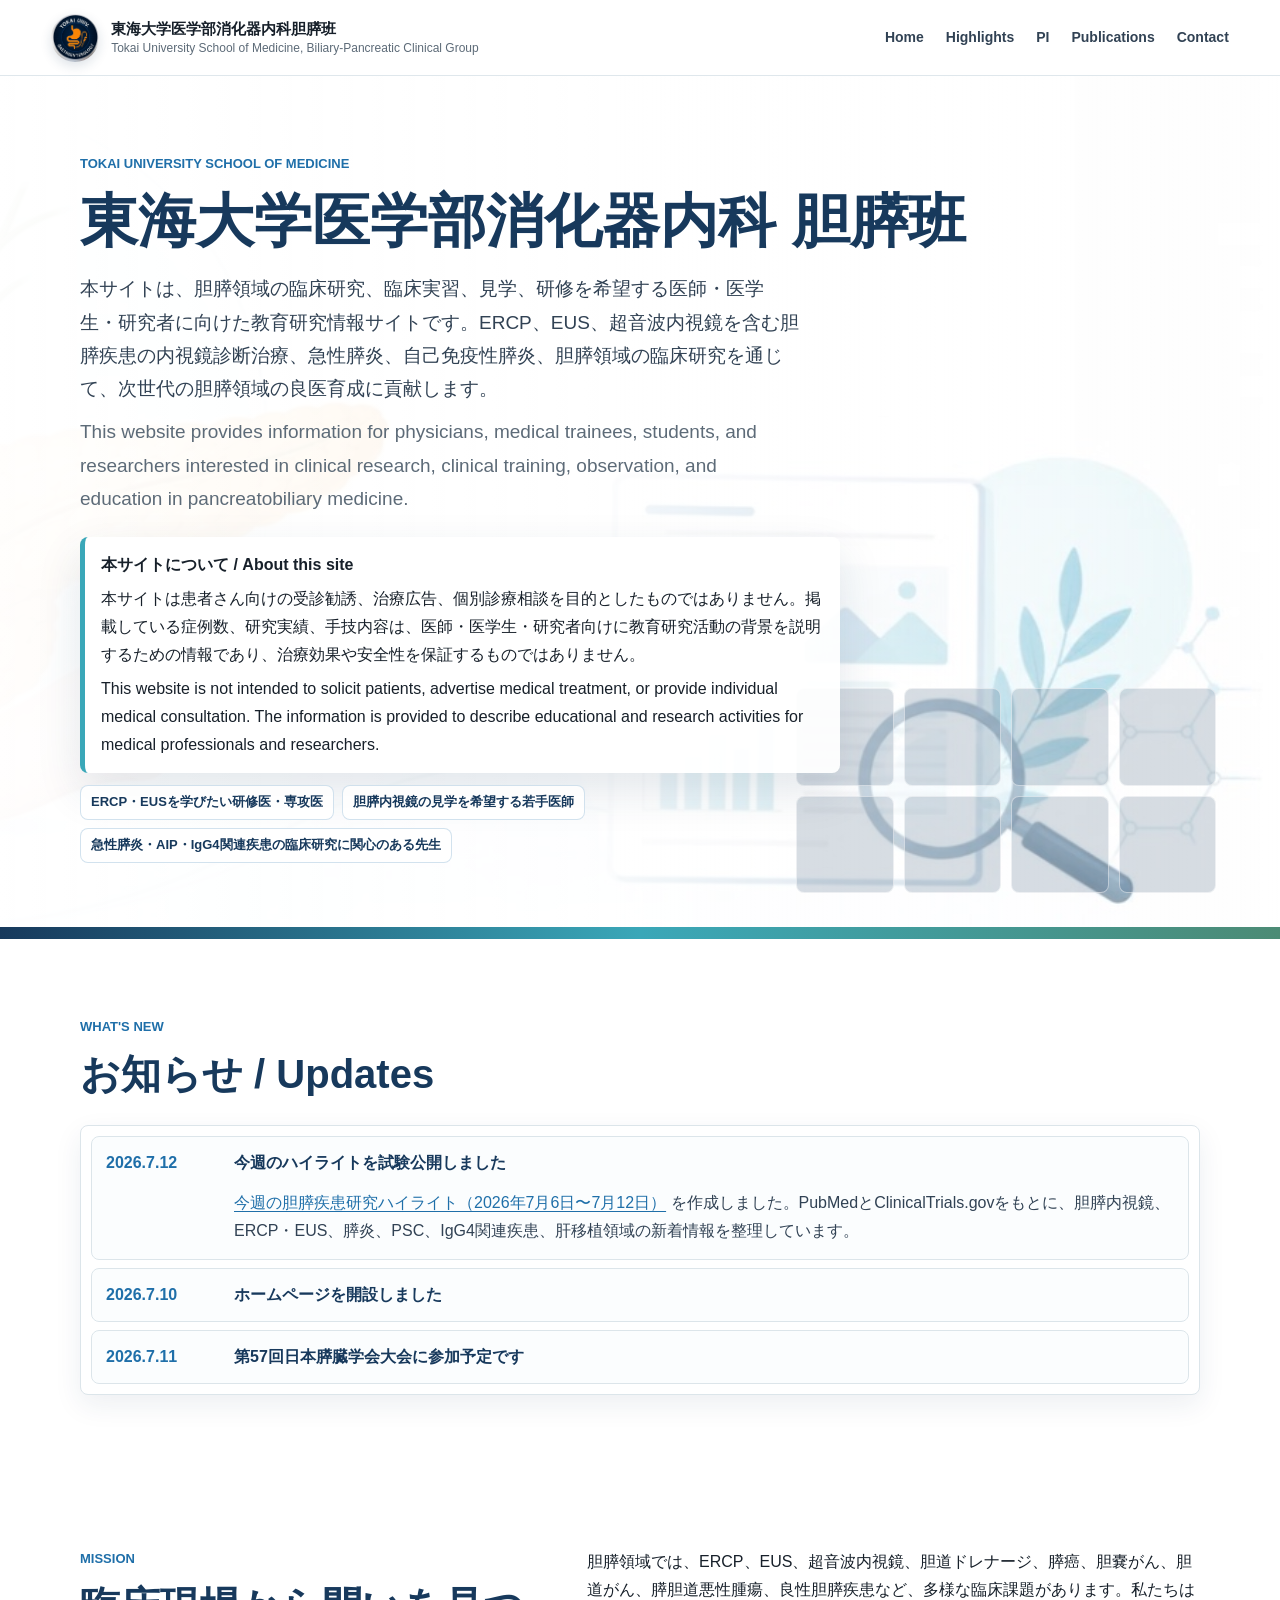
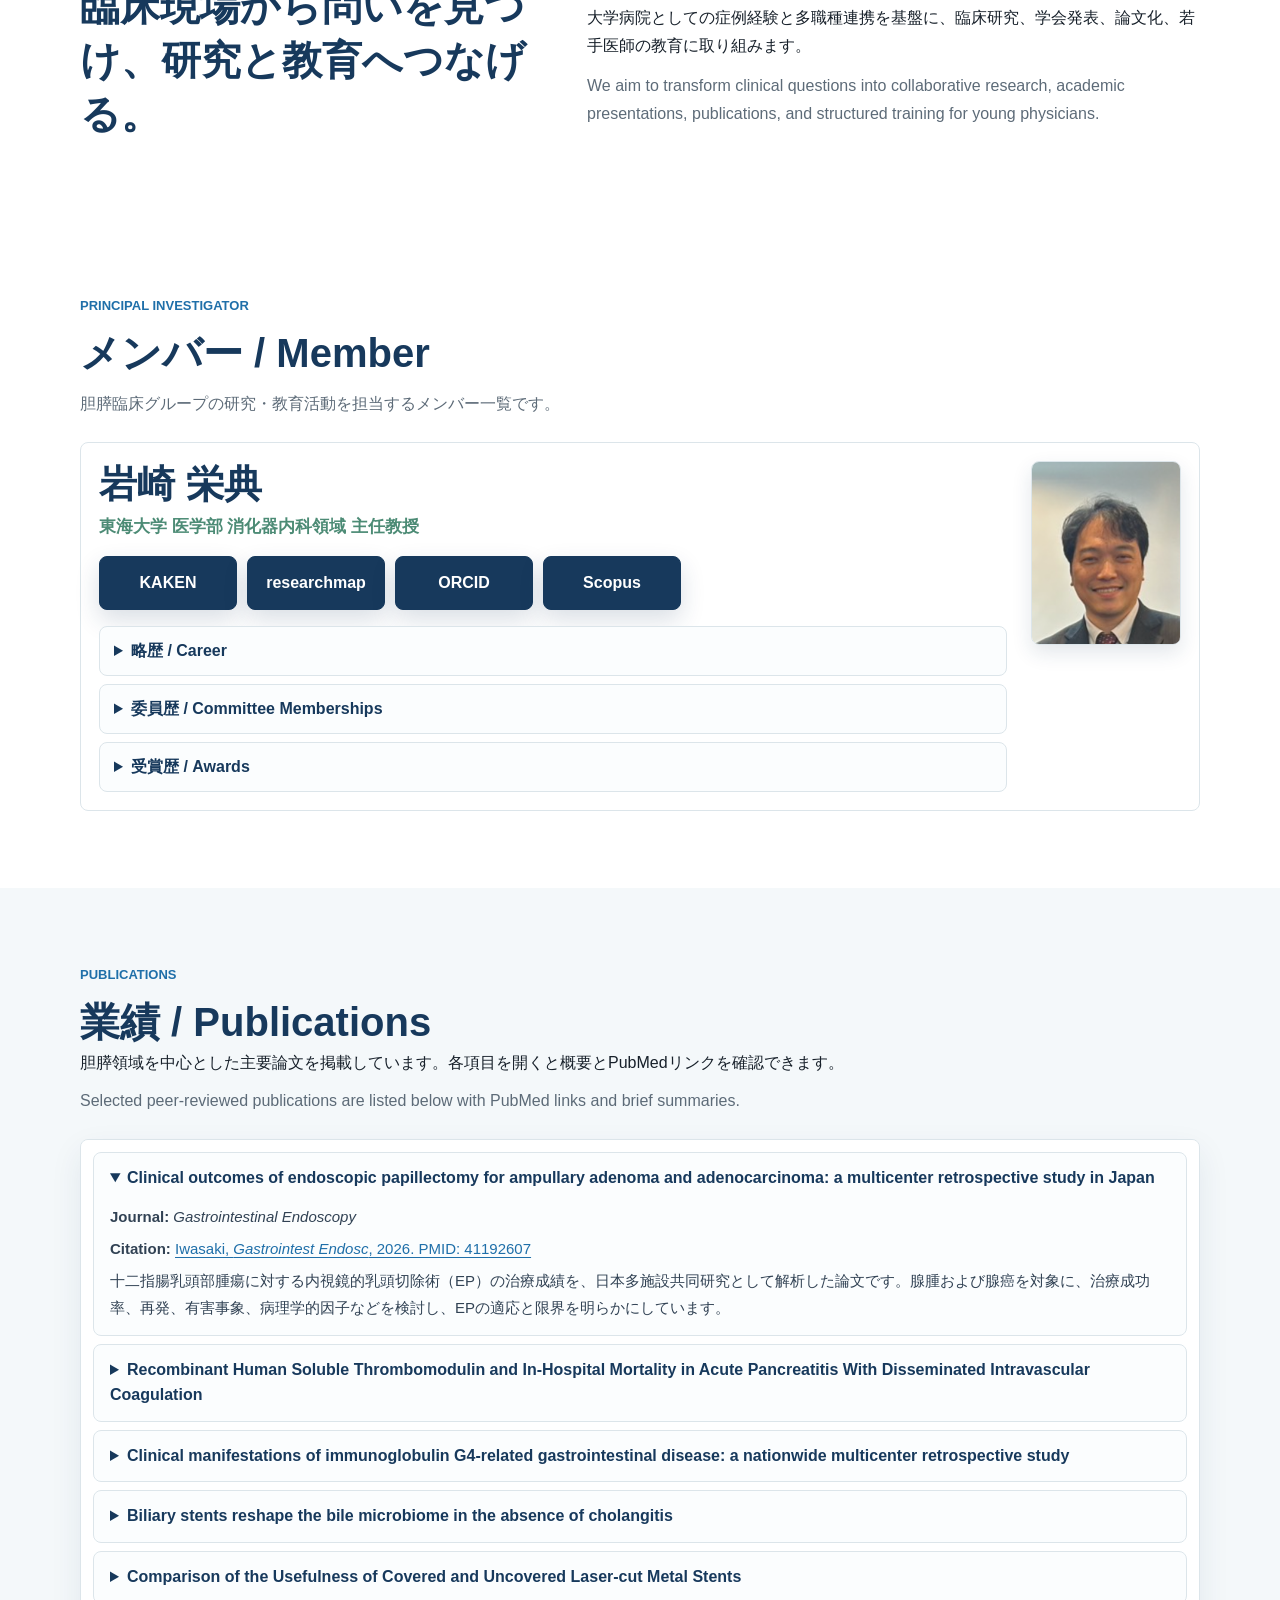
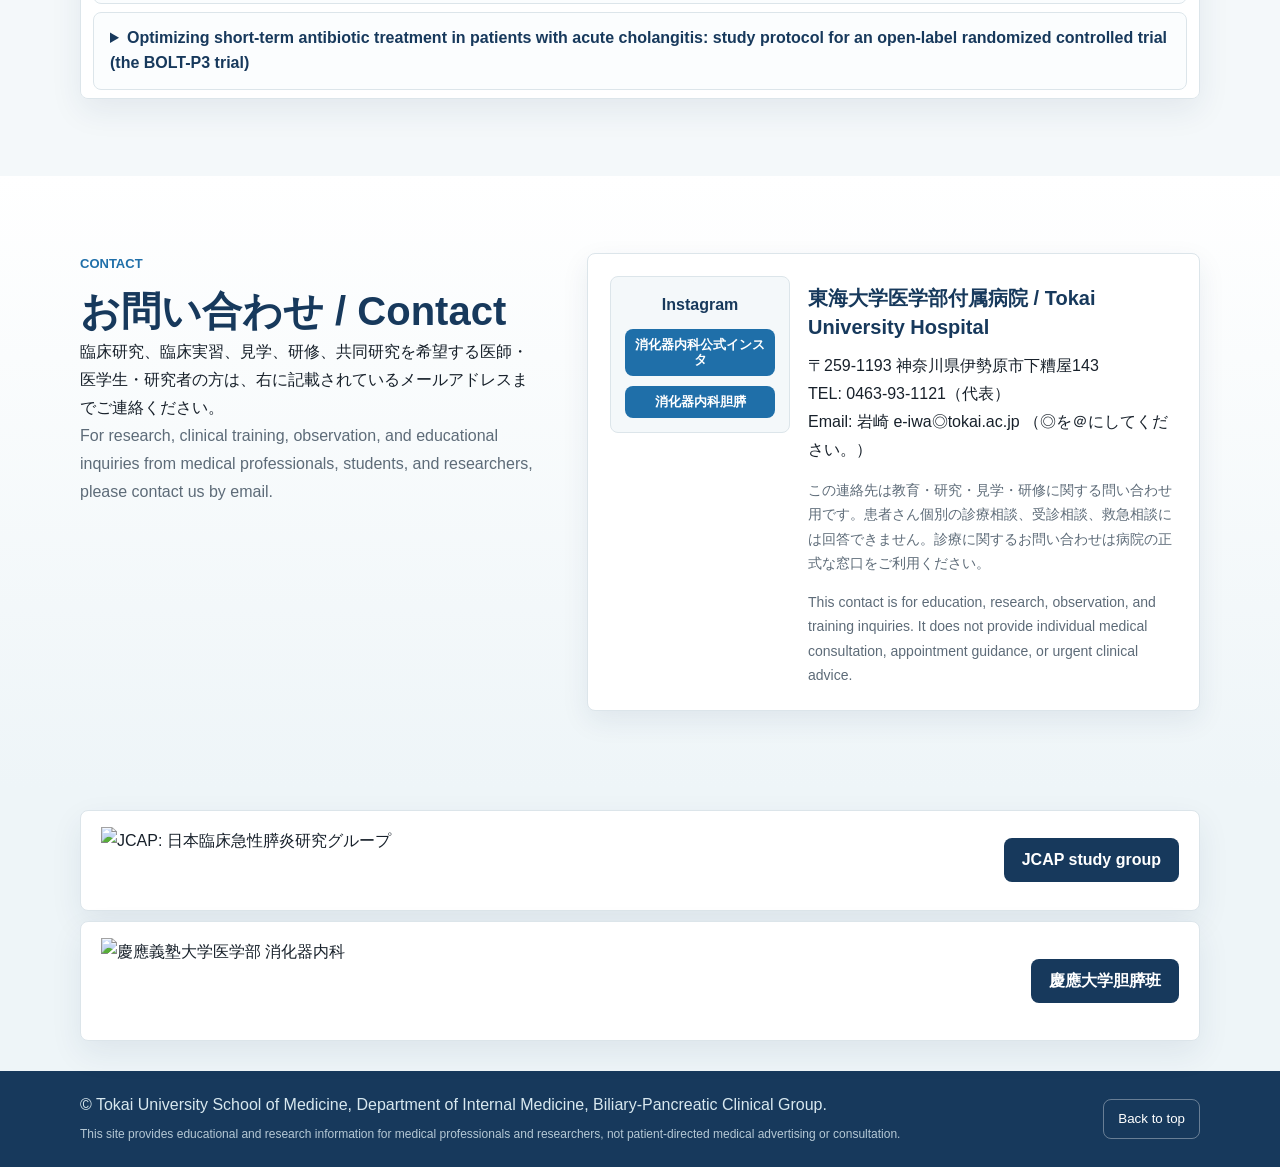
==== index.html @ d597a1cb "Remove research and education sections Remove the research and education sections from the website, " ====
<!DOCTYPE html>
<html lang="ja">
<head>
  <meta charset="UTF-8">
  <meta name="viewport" content="width=device-width, initial-scale=1.0">
  <title>東海大学医学部消化器内科 胆膵班 | ERCP・EUS研修・見学・臨床研究</title>
  <meta name="description" content="東海大学医学部消化器内科 胆膵班の医師・医学生・研究者向け教育研究情報サイトです。ERCP、EUS、胆膵内視鏡、急性膵炎、自己免疫性膵炎、EPの臨床研究、研修、見学情報を発信します。">
  <meta name="keywords" content="東海大学,東海大学医学部,消化器内科,胆膵班,胆膵臨床グループ,岩崎栄典,ERCP研修,EUS研修,胆膵内視鏡研修,胆膵内視鏡見学,消化器内科見学,専攻医,専修医,研修医,若手医師,臨床研究,臨床実習,超音波内視鏡,内視鏡,急性膵炎,自己免疫性膵炎,IgG4関連疾患,内視鏡的乳頭切除術,EP,pancreatobiliary endoscopy training">
  <meta name="google-site-verification" content="wa3991xbKt5rnr1ywGftIBkAxjA9mPxRlqvZHSmmHg8">
  <meta name="robots" content="index, follow">
  <link rel="canonical" href="https://iwaiwa2007-cmyk.github.io/TOKAIHBP-HP/">
  <link rel="icon" type="image/png" sizes="32x32" href="assets/favicon-32.png">
  <link rel="apple-touch-icon" sizes="180x180" href="assets/apple-touch-icon.png">
  <meta property="og:type" content="website">
  <meta property="og:url" content="https://iwaiwa2007-cmyk.github.io/TOKAIHBP-HP/">
  <meta property="og:site_name" content="東海大学医学部消化器内科 胆膵班">
  <meta property="og:title" content="東海大学医学部消化器内科 胆膵班 | ERCP・EUS研修・見学・臨床研究">
  <meta property="og:description" content="医師・医学生・研究者向けに、ERCP、EUS、胆膵内視鏡、急性膵炎、自己免疫性膵炎、EPの教育研究・研修・見学情報を発信します。">
  <meta property="og:image" content="https://iwaiwa2007-cmyk.github.io/TOKAIHBP-HP/assets/hero-pancreas.jpeg">
  <meta name="twitter:card" content="summary_large_image">
  <link rel="stylesheet" href="style.css?v=20260713-2">
  <script type="application/ld+json">
  {
    "@context": "https://schema.org",
    "@type": "ResearchOrganization",
    "url": "https://iwaiwa2007-cmyk.github.io/TOKAIHBP-HP/",
    "image": "https://iwaiwa2007-cmyk.github.io/TOKAIHBP-HP/assets/hero-pancreas.jpeg",
    "name": "東海大学医学部消化器内科 胆膵班",
    "alternateName": "Tokai University School of Medicine Biliary-Pancreatic Clinical Group",
    "description": "東海大学医学部消化器内科 胆膵班は、医師・医学生・研究者向けにERCP、EUS、胆膵内視鏡、急性膵炎、自己免疫性膵炎、IgG4関連疾患、内視鏡的乳頭切除術（EP）などの臨床研究、臨床実習、研修、見学に関する教育研究情報を発信する研究グループです。",
    "keywords": [
      "東海大学",
      "東海大学医学部",
      "胆膵班",
      "ERCP",
      "EUS",
      "超音波内視鏡",
      "内視鏡",
      "岩崎栄典",
      "ERCP研修",
      "EUS研修",
      "胆膵内視鏡研修",
      "胆膵内視鏡見学",
      "専攻医",
      "研修医",
      "若手医師",
      "臨床研究",
      "臨床実習",
      "急性膵炎",
      "自己免疫性膵炎",
      "IgG4関連疾患",
      "内視鏡的乳頭切除術",
      "EP",
      "pancreatobiliary endoscopy training"
    ],
    "audience": [
      {
        "@type": "Audience",
        "audienceType": "医師、研修医、専攻医、医学生、大学院生、医学研究者"
      }
    ],
    "knowsAbout": [
      "ERCP",
      "EUS",
      "胆膵内視鏡",
      "超音波内視鏡",
      "急性膵炎",
      "自己免疫性膵炎",
      "IgG4関連疾患",
      "内視鏡的乳頭切除術",
      "臨床研究",
      "医学教育"
    ],
    "parentOrganization": {
      "@type": "CollegeOrUniversity",
      "name": "東海大学"
    },
    "member": {
      "@type": "Person",
      "name": "岩崎 栄典",
      "alternateName": "Eisuke Iwasaki",
      "affiliation": {
        "@type": "CollegeOrUniversity",
        "name": "東海大学医学部"
      },
      "sameAs": [
        "https://nrid.nii.ac.jp/nrid/1000010366172/",
        "https://researchmap.jp/7000017949",
        "https://orcid.org/0000-0001-8010-5117",
        "https://www.scopus.com/authid/detail.uri?authorId=7004826426"
      ]
    }
  }
  </script>
</head>
<body>
  <header class="site-header">
    <a class="brand" href="#home" aria-label="Home">
      <img class="brand-logo" src="assets/tokai-gastro-logo.png" alt="Tokai University Gastroenterology">
      <span>
        <span class="brand-ja">東海大学医学部消化器内科胆膵班</span>
        <span class="brand-en">Tokai University School of Medicine, Biliary-Pancreatic Clinical Group</span>
      </span>
    </a>

    <button class="nav-toggle" type="button" aria-label="メニューを開く" aria-expanded="false">
      <span></span>
      <span></span>
      <span></span>
    </button>

    <nav class="site-nav" aria-label="Primary navigation">
      <a href="#home">Home</a>
      <a href="weekly-highlights/weekly-highlight-2026-07-12.html">Highlights</a>
      <a href="#members">PI</a>
      <a href="#publications">Publications</a>
      <a href="#contact">Contact</a>
    </nav>
  </header>

  <main>
    <section id="home" class="hero section">
      <div class="hero-visual" aria-hidden="true">
        <div class="visual-grid">
          <span></span><span></span><span></span><span></span>
          <span></span><span></span><span></span><span></span>
        </div>
      </div>
      <div class="container hero-content">
        <p class="eyebrow">Tokai University School of Medicine</p>
        <h1>
          <span>東海大学医学部消化器内科 胆膵班</span>
        </h1>
        <p class="lead">
          本サイトは、胆膵領域の臨床研究、臨床実習、見学、研修を希望する医師・医学生・研究者に向けた教育研究情報サイトです。ERCP、EUS、超音波内視鏡を含む胆膵疾患の内視鏡診断治療、急性膵炎、自己免疫性膵炎、胆膵領域の臨床研究を通じて、次世代の胆膵領域の良医育成に貢献します。
        </p>
        <p class="lead en">
          This website provides information for physicians, medical trainees, students, and researchers interested in clinical research, clinical training, observation, and education in pancreatobiliary medicine.
        </p>
        <div class="notice">
          <strong>本サイトについて / About this site</strong>
          <span>本サイトは患者さん向けの受診勧誘、治療広告、個別診療相談を目的としたものではありません。掲載している症例数、研究実績、手技内容は、医師・医学生・研究者向けに教育研究活動の背景を説明するための情報であり、治療効果や安全性を保証するものではありません。</span>
          <span>This website is not intended to solicit patients, advertise medical treatment, or provide individual medical consultation. The information is provided to describe educational and research activities for medical professionals and researchers.</span>
        </div>
        <div class="target-audience" aria-label="対象となる先生">
          <span>ERCP・EUSを学びたい研修医・専攻医</span>
          <span>胆膵内視鏡の見学を希望する若手医師</span>
          <span>急性膵炎・AIP・IgG4関連疾患の臨床研究に関心のある先生</span>
        </div>
      </div>
    </section>

    <section class="whats-new section">
      <div class="container">
        <div class="section-head">
          <p class="eyebrow">What&apos;s New</p>
          <h2>お知らせ / Updates</h2>
        </div>

        <div class="news-list" aria-label="お知らせ一覧">
          <details class="news-item" open>
            <summary>
              <time datetime="2026-07-12">2026.7.12</time>
              <span>今週のハイライトを試験公開しました</span>
            </summary>
            <div class="news-body">
              <p><a href="weekly-highlights/weekly-highlight-2026-07-12.html">今週の胆膵疾患研究ハイライト（2026年7月6日〜7月12日）</a> を作成しました。PubMedとClinicalTrials.govをもとに、胆膵内視鏡、ERCP・EUS、膵炎、PSC、IgG4関連疾患、肝移植領域の新着情報を整理しています。</p>
            </div>
          </details>
          <details class="news-item">
            <summary>
              <time datetime="2026-07-10">2026.7.10</time>
              <span>ホームページを開設しました</span>
            </summary>
            <div class="news-body">
              <p>東海大学での研修に興味がある先生向けにHPを開設しました。患者さんへの医療情報提供や病院の広告などは目的としておりませんのでご了承ください。</p>
              <p class="news-signature">消化器内科 岩崎栄典</p>
            </div>
          </details>
          <details class="news-item">
            <summary>
              <time datetime="2026-07-11">2026.7.11</time>
              <span>第57回日本膵臓学会大会に参加予定です</span>
            </summary>
            <div class="news-body">
              <p>7月24日・25日の日本膵臓学会大会に参加する予定です。岩崎はPD4「自己免疫性膵炎長期経過例の特徴と課題」の司会を担当します。Interventional EUS Grand Prixも大変興味深い企画で、楽しみにしています。東海大学の川西先生、杉本先生、根岸先生、慶應大学の早川先生の発表も期待しています。</p>
            </div>
          </details>
        </div>
      </div>
    </section>

    <section class="intro section">
      <div class="container split">
        <div>
          <p class="eyebrow">Mission</p>
          <h2>臨床現場から問いを見つけ、研究と教育へつなげる。</h2>
        </div>
        <div class="intro-text">
          <p>
            胆膵領域では、ERCP、EUS、超音波内視鏡、胆道ドレナージ、膵癌、胆嚢がん、胆道がん、膵胆道悪性腫瘍、良性胆膵疾患など、多様な臨床課題があります。私たちは大学病院としての症例経験と多職種連携を基盤に、臨床研究、学会発表、論文化、若手医師の教育に取り組みます。
          </p>
          <p class="en">
            We aim to transform clinical questions into collaborative research, academic presentations, publications, and structured training for young physicians.
          </p>
        </div>
      </div>
    </section>

    <section id="members" class="section">
      <div class="container">
        <div class="section-head">
          <p class="eyebrow">Principal Investigator</p>
          <h2>メンバー / Member</h2>
          <p>胆膵臨床グループの研究・教育活動を担当するメンバー一覧です。</p>
        </div>

        <div class="member-list">
          <article class="member member-profile">
            <div class="member-bio">
              <div class="profile-heading">
                <p class="profile-name">岩崎 栄典</p>
                <p class="profile-role">東海大学 医学部 消化器内科領域 主任教授</p>
              </div>

              <div class="profile-links" aria-label="Research profile links">
                <a href="https://nrid.nii.ac.jp/nrid/1000010366172/" target="_blank" rel="noopener">KAKEN</a>
                <a href="https://researchmap.jp/7000017949" target="_blank" rel="noopener">researchmap</a>
                <a href="https://orcid.org/0000-0001-8010-5117" target="_blank" rel="noopener">ORCID</a>
                <a href="https://www.scopus.com/authid/detail.uri?authorId=7004826426" target="_blank" rel="noopener">Scopus</a>
              </div>

              <div class="bio-sections">
                <details>
                  <summary>略歴 / Career</summary>
                  <ul class="bio-list">
                    <li><span>2025年4月 - 現在</span>東海大学, 医学部 消化器内科, 教授</li>
                    <li><span>2015年5月 -</span>慶應義塾大学医学部内科学教室, 消化器内科, 専任講師</li>
                    <li><span>2015年4月 -</span>慶應義塾大学医学部内科学教室, 消化器内科, 助教</li>
                    <li><span>2014年4月 -</span>慶應義塾大学医学部, 内視鏡センター, 助教</li>
                    <li><span>2009年4月 -</span>東京都済生会中央病院, 消化器内科, 医員</li>
                    <li><span>2005年6月 -</span>慶應義塾大学医学部内科学教室, 消化器内科, 専修医、助教</li>
                    <li><span>2001年5月 -</span>慶應義塾大学医学部内科学教室, 内科学教室, 研修医</li>
                  </ul>
                </details>

                <details>
                  <summary>委員歴 / Committee Memberships</summary>
                  <ul class="bio-list">
                    <li><span>2025年8月 - 現在</span>日本膵臓学会, 自己免疫膵性炎診療ガイドライン改訂委員</li>
                    <li><span>2025年6月 - 現在</span>日本消化器内視鏡学会, Progress of Digestive Endoscopy編集委員</li>
                    <li><span>2025年6月 - 現在</span>日本消化器病学会, 社会保険審議委員</li>
                    <li><span>2024年6月 - 現在</span>日本消化器病学会, キャリア支援委員会ワーキング委員</li>
                    <li><span>2021年5月 - 現在</span>厚生労働省難治疾患研究班, IgG4関連消化管病変に関する調査研究 Woriking Gruop</li>
                    <li><span>2020年10月 - 現在</span>日本消化器内視鏡学会, 第113回日本消化器内視鏡学会関東支部例会 プログラム委員</li>
                    <li><span>2020年8月 - 現在</span>日本肝胆膵外科学会, 日本肝胆膵外科学会 編集委員会 委員</li>
                    <li><span>2020年7月 - 現在</span>The Asian Pacific Society for Digestive Endoscopy., an official member in Education Committee, under EUS &amp; ERCP Workgroup</li>
                    <li><span>2019年4月 - 現在</span>日本消化器病学会, 日本消化器病学会総会 学会評議員</li>
                    <li><span>2018年5月 - 現在</span>日本消化器内視鏡学会, 学術評議員</li>
                    <li><span>2017年4月 - 現在</span>日本膵臓学会, 急性膵炎分科会</li>
                    <li><span>2015年1月 - 現在</span>日本消化器病学会, 関東支部会評議員</li>
                    <li><span>2014年6月 - 現在</span>日本消化器内視鏡学会, 関東支部評議員</li>
                    <li><span>2019年4月 - 2025年6月</span>日本消化器内視鏡学会, Digestive Endoscopy の編集委員</li>
                    <li><span>2022年2月 - 2025年</span>日本膵臓学会, 改訂ERCP後膵炎診療ガイドライン作成委員</li>
                    <li><span>2019年4月 - 2024年12月</span>日本消化器内視鏡学会, 内視鏡的乳頭切除術診療ガイドライン 作成委員</li>
                    <li><span>2017年4月 - 2024年12月</span>日本膵臓学会, 自己免疫性膵炎分科会</li>
                    <li><span>2017年4月 - 2024年12月</span>日本膵臓学会, 日本膵臓学会 自己免疫性膵炎分科会</li>
                    <li><span>2024年11月</span>日本胆道学会, 認定資格制度審議委員</li>
                    <li><span>2021年7月 - 2024年3月</span>日本消化器内視鏡学会, EUS-FNAガイドライン作成委員</li>
                  </ul>
                </details>

                <details>
                  <summary>受賞歴 / Awards</summary>
                  <ul class="bio-list">
                    <li><span>2026年4月</span>Top reviewer of videoGIE, ASGE</li>
                    <li><span>2025年12月</span>Travel award, HK Live Endoscopy 2025</li>
                    <li><span>2023年12月</span>Travel award, HK Live Endoscopy 2023</li>
                    <li><span>2023年7月</span>Journal of Hepato-Biliary-Pancreatic Sciences Best Reviewer Award 2022, 日本肝胆膵外科学会</li>
                    <li><span>2022年7月</span>Journal of Hepato-Biliary-Pancreatic Sciences Best Reviewer Award 2021, 日本肝胆膵外科学会</li>
                    <li><span>2019年12月</span>Asian Pancreatic Endoscopic Cup 優勝, APDW 2019</li>
                    <li><span>2019年12月</span>APDW2019 Travel grant from local organizing committee</li>
                    <li><span>2017年9月</span>Travel award, Asian EUS congress 2017</li>
                    <li><span>2016年11月</span>ENDO 2017 JGES Young Investigator Award, 日本消化器内視鏡学会</li>
                    <li><span>2008年11月</span>第1回J-FD研究会優秀賞, 胃排出障害モデルにおけるグレリン産生・分泌の亢進とグレリン受容体発現の低下</li>
                  </ul>
                </details>
              </div>
            </div>
            <img class="member-photo" src="assets/iwasaki-photo.png" alt="岩崎 栄典">
          </article>
        </div>
      </div>
    </section>

    <section id="publications" class="section tinted">
      <div class="container">
        <div class="section-head">
          <p class="eyebrow">Publications</p>
          <h2>業績 / Publications</h2>
          <p>胆膵領域を中心とした主要論文を掲載しています。各項目を開くと概要とPubMedリンクを確認できます。</p>
          <p class="en">Selected peer-reviewed publications are listed below with PubMed links and brief summaries.</p>
        </div>

        <div class="publication-list">

          <details open>
            <summary>Clinical outcomes of endoscopic papillectomy for ampullary adenoma and adenocarcinoma: a multicenter retrospective study in Japan</summary>
            <div class="publication-detail">
              <p><strong>Journal:</strong> <em>Gastrointestinal Endoscopy</em></p>
              <p><strong>Citation:</strong> <a href="https://pubmed.ncbi.nlm.nih.gov/41192607/" target="_blank" rel="noopener">Iwasaki, <em>Gastrointest Endosc</em>, 2026. PMID: 41192607</a></p>
              <p>十二指腸乳頭部腫瘍に対する内視鏡的乳頭切除術（EP）の治療成績を、日本多施設共同研究として解析した論文です。腺腫および腺癌を対象に、治療成功率、再発、有害事象、病理学的因子などを検討し、EPの適応と限界を明らかにしています。</p>
            </div>
          </details>

          <details>
            <summary>Recombinant Human Soluble Thrombomodulin and In-Hospital Mortality in Acute Pancreatitis With Disseminated Intravascular Coagulation</summary>
            <div class="publication-detail">
              <p><strong>Journal:</strong> <em>Critical Care Medicine</em></p>
              <p><strong>Citation:</strong> <a href="https://pubmed.ncbi.nlm.nih.gov/41489428/" target="_blank" rel="noopener">Okada, <em>Crit Care Med</em>, 2026. PMID: 41489428</a></p>
              <p>急性膵炎に播種性血管内凝固症候群（DIC）を合併した症例を対象に、遺伝子組換えヒト可溶性トロンボモジュリンの有用性を検討した日本全国データベース研究です。院内死亡率との関連を解析し、重症急性膵炎における凝固異常治療の臨床的意義を評価しています。</p>
            </div>
          </details>

          <details>
            <summary>Clinical manifestations of immunoglobulin G4-related gastrointestinal disease: a nationwide multicenter retrospective study</summary>
            <div class="publication-detail">
              <p><strong>Journal:</strong> <em>Journal of Gastroenterology</em></p>
              <p><strong>Citation:</strong> <a href="https://pubmed.ncbi.nlm.nih.gov/41148248/" target="_blank" rel="noopener">Masuda, <em>J Gastroenterol</em>, 2026. PMID: 41148248</a></p>
              <p>IgG4関連疾患のうち、消化管病変に焦点を当てた全国多施設後ろ向き研究です。IgG4関連消化管病変の臨床像、内視鏡所見、病理学的特徴を整理し、まれな病態の診断理解に貢献しています。</p>
            </div>
          </details>

          <details>
            <summary>Biliary stents reshape the bile microbiome in the absence of cholangitis</summary>
            <div class="publication-detail">
              <p><strong>Journal:</strong> <em>Endoscopy International Open</em></p>
              <p><strong>Citation:</strong> <a href="https://pubmed.ncbi.nlm.nih.gov/41246144/" target="_blank" rel="noopener">Kayashima, <em>Endosc Int Open</em>, 2025. PMID: 41246144</a></p>
              <p>胆管炎を伴わない症例において、胆管ステント留置が胆汁内マイクロバイオームに与える影響を検討した研究です。胆道ドレナージ後の胆汁環境変化を示し、胆道感染やステント管理を考える上で重要な知見を提供しています。</p>
            </div>
          </details>


          <details>
            <summary>Comparison of the Usefulness of Covered and Uncovered Laser-cut Metal Stents</summary>
            <div class="publication-detail">
              <p><strong>Journal:</strong> <em>DEN Open</em></p>
              <p><strong>Citation:</strong> <a href="https://pubmed.ncbi.nlm.nih.gov/41040905/" target="_blank" rel="noopener">Fujisawa, <em>DEN Open</em>, 2025. PMID: 41040905</a></p>
              <p>レーザーカット型金属ステントについて、covered stentとuncovered stentの有用性を比較した研究です。胆道狭窄に対するステント選択に関して、開存性や偶発症などの観点から臨床的判断に役立つ情報を提示しています。</p>
            </div>
          </details>

          <details>
            <summary>Optimizing short-term antibiotic treatment in patients with acute cholangitis: study protocol for an open-label randomized controlled trial (the BOLT-P3 trial)</summary>
            <div class="publication-detail">
              <p><strong>Journal:</strong> <em>Trials</em></p>
              <p><strong>Citation:</strong> <a href="https://pubmed.ncbi.nlm.nih.gov/40890775/" target="_blank" rel="noopener">Masuda, <em>Trials</em>, 2025. PMID: 40890775</a></p>
              <p>急性胆管炎に対する胆道ドレナージ後の抗菌薬投与期間を短縮できるかを検証する、多施設共同非盲検ランダム化第III相試験のプロトコール論文です。短期投与群と標準投与群を比較し、胆管炎治療における抗菌薬適正使用と治療安全性の両立を目指しています。</p>
            </div>
          </details>

          <details>
            <summary>Kaizen: Perpetual improvement in biliary ablation - From technical validation to clinical translation</summary>
            <div class="publication-detail">
              <p><strong>Journal:</strong> <em>Digestive Endoscopy</em></p>
              <p><strong>Citation:</strong> <a href="https://pubmed.ncbi.nlm.nih.gov/40421606/" target="_blank" rel="noopener">Iwasaki, <em>Dig Endosc</em>, 2025. PMID: 40421606</a></p>
              <p>胆道アブレーション治療の発展について、技術的検証から臨床応用への橋渡しを論じたEditorialです。胆道内視鏡治療における新規デバイスや治療概念の実装に向けた課題を整理しています。</p>
            </div>
          </details>

          <details>
            <summary>Clinical Practice Guidelines for post-ERCP pancreatitis 2023</summary>
            <div class="publication-detail">
              <p><strong>Journal:</strong> <em>Digestive Endoscopy</em></p>
              <p><strong>Citation:</strong> <a href="https://pubmed.ncbi.nlm.nih.gov/40132896/" target="_blank" rel="noopener">Mukai, <em>Dig Endosc</em>, 2025. PMID: 40132896</a></p>
              <p>ERCP後膵炎（PEP）の診療ガイドラインです。PEPのリスク評価、予防、診断、治療について、エビデンスに基づく臨床実践上の指針を提示しています。</p>
            </div>
          </details>

          <details>
            <summary>Reconsidering invasive diagnostics in asymptomatic atypical autoimmune pancreatitis: a case-inspired discussion</summary>
            <div class="publication-detail">
              <p><strong>Journal:</strong> <em>Clinical Journal of Gastroenterology</em></p>
              <p><strong>Citation:</strong> <a href="https://pubmed.ncbi.nlm.nih.gov/40113647/" target="_blank" rel="noopener">Sato, <em>Clin J Gastroenterol</em>, 2025. PMID: 40113647</a></p>
              <p>無症候性の非典型的自己免疫性膵炎に対して、侵襲的診断をどのように位置づけるべきかを論じた論文です。膵癌との鑑別を含め、診断確定の必要性と手技侵襲のバランスについて考察しています。</p>
            </div>
          </details>

          <details>
            <summary>Bodyweight-Adjusted Nonsteroidal Anti-inflammatory Drugs Dose in the Prevention of Post-endoscopic Retrograde Cholangiopancreatography Pancreatitis</summary>
            <div class="publication-detail">
              <p><strong>Journal:</strong> <em>Pancreas</em></p>
              <p><strong>Citation:</strong> <a href="https://pubmed.ncbi.nlm.nih.gov/39999311/" target="_blank" rel="noopener">Kayashima, <em>Pancreas</em>, 2025. PMID: 39999311</a></p>
              <p>ERCP後膵炎予防に用いられるNSAIDsについて、体重調整用量の意義を検討した研究です。PEP予防における薬剤投与量の最適化という実臨床上の課題に焦点を当てています。</p>
            </div>
          </details>

          <details>
            <summary>Evaluation of a novel contrast-enhanced fluoroscopy protocol for endoscopic retrograde cholangiopancreatography in a phantom model (with video)</summary>
            <div class="publication-detail">
              <p><strong>Journal:</strong> <em>DEN Open</em></p>
              <p><strong>Citation:</strong> <a href="https://pubmed.ncbi.nlm.nih.gov/39995474/" target="_blank" rel="noopener">Hayakawa, <em>DEN Open</em>, 2025. PMID: 39995474</a></p>
              <p>ERCPにおける新しい造影透視プロトコールを、ファントムモデルを用いて評価した研究です。透視画像の視認性や造影条件を検討し、より安全で効率的なERCP手技への応用可能性を示しています。</p>
            </div>
          </details>

          <details>
            <summary>Capnographic monitoring using a novel mainstream system during endoscopic ultrasound and endoscopic retrograde cholangiopancreatography: A prospective randomized controlled trial</summary>
            <div class="publication-detail">
              <p><strong>Journal:</strong> <em>Journal of Hepato-Biliary-Pancreatic Sciences</em></p>
              <p><strong>Citation:</strong> <a href="https://pubmed.ncbi.nlm.nih.gov/39835495/" target="_blank" rel="noopener">Takimoto, <em>J Hepatobiliary Pancreat Sci</em>, 2025. PMID: 39835495</a></p>
              <p>EUSおよびERCP中の鎮静管理において、新規メインストリーム方式カプノグラフィの有用性を前向きランダム化比較試験で検討した研究です。呼吸抑制の早期検出や内視鏡鎮静の安全性向上に関する臨床的意義を示しています。</p>
            </div>
          </details>

          <details>
            <summary>Usefulness of detective flow imaging endoscopic ultrasound for pancreatic neuroendocrine tumors difficult to detect with other imaging modalities</summary>
            <div class="publication-detail">
              <p><strong>Journal:</strong> <em>Digestive Endoscopy</em></p>
              <p><strong>Citation:</strong> <a href="https://pubmed.ncbi.nlm.nih.gov/39658859/" target="_blank" rel="noopener">Hayakawa, <em>Dig Endosc</em>, 2025. PMID: 39658859</a></p>
              <p>他の画像診断で検出困難であった膵神経内分泌腫瘍に対して、detective flow imagingを併用したEUSの有用性を報告した論文です。小病変や血流評価が重要となる膵腫瘍診断において、新しいEUS画像技術の可能性を示しています。</p>
            </div>
          </details>

          <details>
            <summary>Clinical profile of IgG4-related disease in Japan based on the rare disease data registry</summary>
            <div class="publication-detail">
              <p><strong>Journal:</strong> <em>Immunological Medicine</em></p>
              <p><strong>Citation:</strong> <a href="https://pubmed.ncbi.nlm.nih.gov/39607031/" target="_blank" rel="noopener">Yamamoto, <em>Immunol Med</em>, 2025. PMID: 39607031</a></p>
              <p>日本の希少疾患レジストリを用いて、IgG4-RDの臨床像を解析した研究です。臓器病変、診断、治療実態などを全国規模で把握し、日本におけるIgG4-RD診療の実態を示しています。</p>
            </div>
          </details>

          <details>
            <summary>Feasibility of endoscopic submucosal dissection including papilla (with video)</summary>
            <div class="publication-detail">
              <p><strong>Journal:</strong> <em>Digestive Endoscopy</em></p>
              <p><strong>Citation:</strong> <a href="https://pubmed.ncbi.nlm.nih.gov/39489706/" target="_blank" rel="noopener">Yahagi, <em>Dig Endosc</em>, 2025. PMID: 39489706</a></p>
              <p>乳頭部を含む十二指腸病変に対する内視鏡的粘膜下層剥離術（ESD）の実施可能性を検討した研究です。技術的難度が高い領域におけるESDの安全性、治療手技、適応を考える上で重要な報告です。</p>
            </div>
          </details>

          <details>
            <summary>Ectopic Adrenocorticotropic Hormone Syndrome due to Pancreatic Neuroendocrine Carcinoma</summary>
            <div class="publication-detail">
              <p><strong>Journal:</strong> <em>Internal Medicine</em></p>
              <p><strong>Citation:</strong> <a href="https://pubmed.ncbi.nlm.nih.gov/38811222/" target="_blank" rel="noopener">Kawanishi, <em>Intern Med</em>, 2025. PMID: 38811222</a></p>
              <p>膵神経内分泌癌（PNEC）による異所性副腎皮質刺激ホルモン（ACTH）症候群を報告した症例です。内分泌異常を契機に膵神経内分泌腫瘍が疑われる病態を示しており、全身症状と膵腫瘍診断を結びつける重要性を示しています。</p>
            </div>
          </details>

          <details>
            <summary>Adrenal Gland Metastasis of Merkel Cell Carcinoma Diagnosed by Endoscopic Ultrasonography-guided Fine Needle Biopsy</summary>
            <div class="publication-detail">
              <p><strong>Journal:</strong> <em>Tokai Journal of Experimental and Clinical Medicine</em></p>
              <p><strong>Citation:</strong> <a href="https://pubmed.ncbi.nlm.nih.gov/39572884/" target="_blank" rel="noopener">Morimachi, <em>Tokai J Exp Clin Med</em>, 2024. PMID: 39572884</a></p>
              <p>メルケル細胞癌の副腎転移を、超音波内視鏡下穿刺吸引生検（EUS-FNB）により診断した症例報告です。副腎病変の鑑別診断において、EUS-FNBが低侵襲かつ有用な組織診断手段となり得ることを示しています。</p>
            </div>
          </details>

          <details>
            <summary>A Case of Pancreatic Serous Cystadenoma Penetrating Bile Duct Requiring Differentiation from Malignancy</summary>
            <div class="publication-detail">
              <p><strong>Journal:</strong> <em>Tokai Journal of Experimental and Clinical Medicine</em></p>
              <p><strong>Citation:</strong> <a href="https://pubmed.ncbi.nlm.nih.gov/39572883/" target="_blank" rel="noopener">Shirataki, <em>Tokai J Exp Clin Med</em>, 2024. PMID: 39572883</a></p>
              <p>胆管穿破を伴い、悪性腫瘍との鑑別を要した膵漿液性嚢胞腺腫の症例報告です。閉塞性黄疸を呈する膵嚢胞性病変では、良性疾患であっても悪性腫瘍に類似した臨床像を示し得ることを示しています。</p>
            </div>
          </details>

          <details>
            <summary>Wnt-deficient and hypoxic environment orchestrates squamous reprogramming of human pancreatic ductal adenocarcinoma</summary>
            <div class="publication-detail">
              <p><strong>Journal:</strong> <em>Nature Cell Biology</em></p>
              <p><strong>Citation:</strong> <a href="https://pubmed.ncbi.nlm.nih.gov/39232216/" target="_blank" rel="noopener">Tamagawa, <em>Nat Cell Biol</em>, 2024. PMID: 39232216</a></p>
              <p>ヒト膵管癌において、Wntシグナル低下と低酸素環境が扁平上皮様リプログラミングを誘導する機序を解析した基礎研究です。膵癌の腫瘍内多様性や悪性形質転換を理解する上で重要な知見を提供しています。</p>
            </div>
          </details>

          <details>
            <summary>Diagnosis of isolated hilar-/extrahepatic-type IgG-4-related sclerosing cholangitis can be increased by improved recognition of this condition-A Japanese multicenter analysis</summary>
            <div class="publication-detail">
              <p><strong>Journal:</strong> <em>Journal of Hepato-Biliary-Pancreatic Sciences</em></p>
              <p><strong>Citation:</strong> <a href="https://pubmed.ncbi.nlm.nih.gov/39123289/" target="_blank" rel="noopener">Kubota, <em>J Hepatobiliary Pancreat Sci</em>, 2024. PMID: 39123289</a></p>
              <p>孤立性肝門部・肝外胆管型IgG4関連硬化性胆管炎の診断向上を目的とした日本多施設解析です。胆管癌との鑑別が問題となる病型について、疾患認識の向上が診断率改善につながることを示しています。</p>
            </div>
          </details>

          <details>
            <summary>Normal saline versus Ringer's solution and critical-illness mortality in acute pancreatitis: a nationwide inpatient database study</summary>
            <div class="publication-detail">
              <p><strong>Journal:</strong> <em>Journal of Intensive Care</em></p>
              <p><strong>Citation:</strong> <a href="https://pubmed.ncbi.nlm.nih.gov/39004762/" target="_blank" rel="noopener">Horibe, <em>J Intensive Care</em>, 2024. PMID: 39004762</a></p>
              <p>急性膵炎に対する初期輸液として、生理食塩水とリンゲル液を比較した日本全国入院データベース研究です。重症病態における死亡率との関連を評価し、急性膵炎の輸液戦略に関する実臨床データを提示しています。</p>
            </div>
          </details>

          <details>
            <summary>Early detection of necrosis in low-enhanced pancreatic parenchyma using contrast-enhanced computed tomography was a better predictor of clinical outcomes than pancreatic inflammation: A multicentric cohort study of severe acute pancreatitis</summary>
            <div class="publication-detail">
              <p><strong>Journal:</strong> <em>Pancreatology</em></p>
              <p><strong>Citation:</strong> <a href="https://pubmed.ncbi.nlm.nih.gov/38991872/" target="_blank" rel="noopener">Yamamoto, <em>Pancreatology</em>, 2024. PMID: 38991872</a></p>
              <p>重症急性膵炎において、造影CTで低造影域にみられる早期膵壊死が臨床転帰を予測するかを検討した多施設コホート研究です。膵周囲炎症よりも膵実質壊死の早期検出が予後予測に有用である可能性を示しています。</p>
            </div>
          </details>

          <details>
            <summary>BRCA1/2 reversion mutations in a pan-cancer cohort</summary>
            <div class="publication-detail">
              <p><strong>Journal:</strong> <em>Cancer Science</em></p>
              <p><strong>Citation:</strong> <a href="https://pubmed.ncbi.nlm.nih.gov/38041241/" target="_blank" rel="noopener">Nakamura, <em>Cancer Sci</em>, 2024. PMID: 38041241</a></p>
              <p>日本人を含む汎癌種コホートにおいて、BRCA1/2病的バリアントを有する腫瘍に生じるreversion mutationを解析した研究です。プラチナ製剤やPARP阻害薬への耐性機序を理解する上で、癌種横断的な臨床ゲノム情報の重要性を示しています。</p>
            </div>
          </details>
        </div>
      </div>
    </section>

    <section id="contact" class="section contact-section">
      <div class="container split">
        <div>
          <p class="eyebrow">Contact</p>
          <h2>お問い合わせ / Contact</h2>
          <p>臨床研究、臨床実習、見学、研修、共同研究を希望する医師・医学生・研究者の方は、右に記載されているメールアドレスまでご連絡ください。</p>
          <p class="en">For research, clinical training, observation, and educational inquiries from medical professionals, students, and researchers, please contact us by email.</p>
        </div>
        <div class="contact-card">
          <div class="instagram-links" aria-label="Instagram links">
            <strong>Instagram</strong>
            <a href="https://www.instagram.com/tokai_gastro/?hl=ja" target="_blank" rel="noopener">消化器内科公式インスタ</a>
            <a href="https://www.instagram.com/tokai_pancreatobiliary_team/" target="_blank" rel="noopener">消化器内科胆膵</a>
          </div>
          <div class="contact-info">
            <h3>東海大学医学部付属病院 / Tokai University Hospital</h3>
            <p>〒259-1193 神奈川県伊勢原市下糟屋143</p>
            <p>TEL: 0463-93-1121（代表）</p>
            <p>Email: 岩崎 <a href="mailto:e-iwa@tokai.ac.jp">e-iwa◎tokai.ac.jp （◎を＠にしてください。）</a></p>
            <p class="small">この連絡先は教育・研究・見学・研修に関する問い合わせ用です。患者さん個別の診療相談、受診相談、救急相談には回答できません。診療に関するお問い合わせは病院の正式な窓口をご利用ください。</p>
            <p class="small en">This contact is for education, research, observation, and training inquiries. It does not provide individual medical consultation, appointment guidance, or urgent clinical advice.</p>
          </div>
        </div>
      </div>
    </section>

    <section class="partner-section" aria-label="Related study group">
      <div class="container">
        <div class="partner-links">
          <a class="partner-link" href="http://jcap.sakura.ne.jp/" target="_blank" rel="noopener">
            <img src="assets/jcap-study-group.png" width="520" height="67" alt="JCAP: 日本臨床急性膵炎研究グループ">
            <span>JCAP study group</span>
          </a>
          <a class="partner-link" href="https://www.keio-med.jp/gastro/patient/surgery04.html" target="_blank" rel="noopener">
            <img src="assets/keio-gastroenterology.png" width="520" height="86" alt="慶應義塾大学医学部 消化器内科">
            <span>慶應大学胆膵班</span>
          </a>
        </div>
      </div>
    </section>
  </main>

  <footer class="site-footer">
    <div class="container footer-inner">
      <p>&copy; <span id="year"></span> Tokai University School of Medicine, Department of Internal Medicine, Biliary-Pancreatic Clinical Group.<br><span class="footer-note">This site provides educational and research information for medical professionals and researchers, not patient-directed medical advertising or consultation.</span></p>
      <button class="back-to-top" type="button">Back to top</button>
    </div>
  </footer>

  <script src="script.js"></script>
</body>
</html>
---- style.css ----
:root {
  --navy: #17395c;
  --blue: #1f6fa9;
  --cyan: #3aa7b8;
  --green: #4c8b75;
  --ink: #17202a;
  --muted: #5d6b78;
  --line: #dce5ea;
  --paper: #ffffff;
  --soft: #f4f8fa;
  --warm: #f7f2e8;
  --shadow: 0 18px 45px rgba(23, 57, 92, 0.12);
}

* {
  box-sizing: border-box;
}

html {
  scroll-behavior: smooth;
}

body {
  margin: 0;
  color: var(--ink);
  font-family: -apple-system, BlinkMacSystemFont, "Hiragino Sans", "Yu Gothic", "YuGothic", "Noto Sans JP", "Segoe UI", sans-serif;
  line-height: 1.75;
  background: var(--paper);
}

a {
  color: inherit;
  text-decoration: none;
}

p {
  margin: 0;
}

.site-header {
  position: sticky;
  top: 0;
  z-index: 20;
  display: flex;
  align-items: center;
  justify-content: space-between;
  min-height: 76px;
  padding: 12px clamp(18px, 4vw, 56px);
  border-bottom: 1px solid rgba(220, 229, 234, 0.9);
  background: rgba(255, 255, 255, 0.94);
  backdrop-filter: blur(16px);
}

.brand {
  display: inline-flex;
  align-items: center;
  gap: 12px;
  min-width: 0;
}

.brand-logo {
  width: 48px;
  height: 48px;
  flex: 0 0 auto;
  border-radius: 50%;
  object-fit: cover;
  box-shadow: 0 4px 12px rgba(23, 57, 92, 0.14);
}

.brand-ja,
.brand-en {
  display: block;
  line-height: 1.35;
}

.brand-ja {
  font-weight: 700;
  font-size: 15px;
}

.brand-en {
  color: var(--muted);
  font-size: 12px;
}

.site-nav {
  display: flex;
  gap: 22px;
  align-items: center;
  color: #314254;
  font-size: 14px;
  font-weight: 600;
}

.site-nav a {
  position: relative;
  padding: 8px 0;
}

.site-nav a::after {
  position: absolute;
  right: 0;
  bottom: 2px;
  left: 0;
  height: 2px;
  background: var(--cyan);
  content: "";
  transform: scaleX(0);
  transform-origin: left;
  transition: transform 180ms ease;
}

.site-nav a:hover::after,
.site-nav a.active::after {
  transform: scaleX(1);
}

.nav-toggle {
  display: none;
  width: 42px;
  height: 42px;
  border: 1px solid var(--line);
  border-radius: 8px;
  background: #fff;
}

.nav-toggle span {
  display: block;
  width: 18px;
  height: 2px;
  margin: 4px auto;
  background: var(--navy);
}

.section {
  padding: clamp(44px, 6vw, 78px) 0;
}

.container {
  width: min(1120px, calc(100% - 36px));
  margin: 0 auto;
}

.hero {
  position: relative;
  min-height: 760px;
  display: flex;
  align-items: center;
  overflow: hidden;
  background:
    linear-gradient(90deg, rgba(255, 255, 255, 0.98) 0%, rgba(255, 255, 255, 0.9) 48%, rgba(255, 255, 255, 0.32) 100%),
    url("assets/hero-pancreas.jpeg") center right / cover;
}

.hero::after {
  position: absolute;
  right: 0;
  bottom: 0;
  left: 0;
  height: 12px;
  background: linear-gradient(90deg, var(--navy), var(--cyan), var(--green));
  content: "";
}

.hero-content {
  position: relative;
  z-index: 2;
  max-width: 1000px;
  margin-left: max(18px, calc((100vw - 1120px) / 2));
}

.hero h1 {
  margin: 10px 0 16px;
  color: var(--navy);
  font-size: clamp(34px, 5vw, 58px);
  line-height: 1.22;
}

.hero h1 span {
  display: block;
}

.lead {
  max-width: 720px;
  margin-top: 10px;
  color: #314254;
  font-size: clamp(16px, 2vw, 19px);
}

.en {
  color: var(--muted);
}

.eyebrow {
  color: var(--blue);
  font-size: 13px;
  font-weight: 700;
  letter-spacing: 0;
  text-transform: uppercase;
}

.notice {
  display: grid;
  gap: 6px;
  max-width: 760px;
  margin-top: 22px;
  padding: 14px 16px;
  border-left: 5px solid var(--cyan);
  border-radius: 8px;
  background: rgba(255, 255, 255, 0.92);
  box-shadow: var(--shadow);
}

.target-audience {
  display: flex;
  flex-wrap: wrap;
  gap: 8px;
  max-width: 780px;
  margin-top: 12px;
}

.target-audience span {
  display: inline-flex;
  align-items: center;
  min-height: 32px;
  padding: 5px 10px;
  border: 1px solid rgba(31, 111, 169, 0.2);
  border-radius: 8px;
  color: var(--navy);
  background: rgba(255, 255, 255, 0.84);
  font-size: 13px;
  font-weight: 700;
}

.hero-visual {
  position: absolute;
  inset: auto 5vw 46px auto;
  width: min(36vw, 420px);
  opacity: 0.86;
}

.visual-grid {
  display: grid;
  grid-template-columns: repeat(4, 1fr);
  gap: 10px;
}

.visual-grid span {
  aspect-ratio: 1;
  border: 1px solid rgba(255, 255, 255, 0.55);
  border-radius: 8px;
  background: rgba(23, 57, 92, 0.2);
  backdrop-filter: blur(3px);
}

.split {
  display: grid;
  grid-template-columns: minmax(0, 0.85fr) minmax(0, 1.15fr);
  gap: clamp(22px, 4.5vw, 54px);
  align-items: start;
}

h2 {
  margin: 8px 0 0;
  color: var(--navy);
  font-size: clamp(27px, 3.4vw, 40px);
  line-height: 1.35;
}

h3 {
  margin: 8px 0 10px;
  color: var(--navy);
  font-size: 20px;
  line-height: 1.45;
}

.intro-text {
  display: grid;
  gap: 12px;
  font-size: 16px;
}

.tinted {
  background: var(--soft);
}

.whats-new {
  background: #fff;
}

.news-list {
  display: grid;
  gap: 8px;
  max-height: 360px;
  overflow-y: auto;
  padding: 10px;
  border: 1px solid var(--line);
  border-radius: 8px;
  background: #fff;
  box-shadow: 0 10px 28px rgba(23, 57, 92, 0.08);
}

.news-item {
  border: 1px solid var(--line);
  border-radius: 8px;
  background: #fbfdfe;
}

.news-item summary {
  display: grid;
  grid-template-columns: 112px 1fr;
  gap: 16px;
  align-items: center;
  padding: 12px 14px;
  color: var(--navy);
  font-weight: 700;
  cursor: pointer;
}

.news-item summary::marker {
  color: var(--blue);
}

.news-item time {
  color: var(--blue);
  font-weight: 700;
  white-space: nowrap;
}

.news-body {
  display: grid;
  gap: 6px;
  padding: 0 14px 14px 142px;
  color: #314254;
}

.news-item a {
  color: var(--blue);
  text-decoration: underline;
  text-underline-offset: 3px;
}

.news-signature {
  color: var(--muted);
  font-size: 14px;
  font-weight: 700;
}

.section-head {
  max-width: 780px;
  margin-bottom: 24px;
}

.section-head p:last-child {
  margin-top: 10px;
  color: var(--muted);
}

.card-grid {
  display: grid;
  grid-template-columns: repeat(3, minmax(0, 1fr));
  gap: 16px;
}

.card,
.construction-box,
.contact-card {
  border: 1px solid var(--line);
  border-radius: 8px;
  background: #fff;
  box-shadow: 0 10px 28px rgba(23, 57, 92, 0.08);
}

.card {
  min-height: 260px;
  padding: 20px;
}

.training-card {
  grid-column: 1 / -1;
}

.training-card h4 {
  margin: 0 0 8px;
  color: var(--navy);
  font-size: 16px;
}

.training-grid {
  display: grid;
  grid-template-columns: repeat(3, minmax(0, 1fr));
  gap: 12px;
  margin: 14px 0;
}

.training-grid > div {
  padding: 14px;
  border: 1px solid var(--line);
  border-radius: 8px;
  background: #fbfdfe;
}

.training-illustration {
  margin: 14px 0 16px;
  overflow: hidden;
  border: 1px solid var(--line);
  border-radius: 8px;
  background: #fff;
}

.training-illustration img {
  display: block;
  width: 100%;
  max-height: 340px;
  object-fit: contain;
}

.procedure-stats {
  display: grid;
  grid-template-columns: repeat(6, minmax(0, 1fr));
  gap: 8px;
  margin: 14px 0;
  padding: 0;
  list-style: none;
}

.procedure-stats li {
  min-height: 82px;
  padding: 10px 8px;
  border-radius: 8px;
  color: #fff;
  background: var(--navy);
  text-align: center;
}

.procedure-stats a {
  display: grid;
  align-content: center;
  min-height: 62px;
  color: inherit;
}

.procedure-stats li:has(a) {
  transition: transform 0.16s ease, background 0.16s ease;
}

.procedure-stats li:has(a):hover {
  background: var(--blue);
  transform: translateY(-2px);
}

.procedure-stats strong {
  display: block;
  font-size: 26px;
  line-height: 1.15;
}

.procedure-stats span {
  display: block;
  margin-top: 6px;
  font-size: 12px;
  line-height: 1.4;
}

.training-note {
  padding: 12px 14px;
  border-left: 4px solid var(--cyan);
  border-radius: 0 8px 8px 0;
  color: var(--navy);
  background: #eef8fa;
  font-weight: 700;
}

.ep-card {
  border-top: 4px solid var(--green);
}

.pancreatitis-card {
  border-top: 4px solid var(--cyan);
}

.ep-stats {
  grid-template-columns: repeat(4, minmax(0, 1fr));
}

.reference-line {
  margin-top: 12px;
  color: var(--muted);
  font-size: 13px;
  line-height: 1.6;
}

.tool-card {
  display: grid;
  grid-template-columns: 1fr auto;
  gap: 18px;
  align-items: center;
  margin-top: 16px;
  padding: 20px;
  border: 1px solid var(--line);
  border-radius: 8px;
  background: #fff;
  box-shadow: 0 10px 28px rgba(23, 57, 92, 0.08);
}

.tool-card h3 {
  margin-top: 10px;
}

.tool-link {
  display: inline-flex;
  align-items: center;
  justify-content: center;
  min-height: 44px;
  padding: 8px 18px;
  border-radius: 8px;
  color: #fff;
  background: var(--navy);
  font-weight: 700;
  white-space: nowrap;
}

.tool-link:hover {
  background: var(--blue);
}

.status {
  display: inline-flex;
  align-items: center;
  min-height: 28px;
  padding: 3px 10px;
  border: 1px solid #d7c9a8;
  border-radius: 999px;
  color: #785f25;
  background: var(--warm);
  font-size: 12px;
  font-weight: 700;
}

.member-list {
  display: grid;
  gap: 12px;
}

.member {
  display: grid;
  grid-template-columns: 74px 1fr;
  gap: 14px;
  align-items: start;
  padding: 18px;
  border: 1px solid var(--line);
  border-radius: 8px;
  background: #fff;
}

.member-profile {
  grid-template-columns: 1fr 160px;
  align-items: start;
}

.member-photo {
  width: 150px;
  height: 184px;
  border: 1px solid var(--line);
  border-radius: 8px;
  object-fit: cover;
  object-position: center top;
  box-shadow: 0 8px 20px rgba(23, 57, 92, 0.12);
  justify-self: end;
}

.member-bio {
  min-width: 0;
}

.profile-heading {
  margin-bottom: 10px;
}

.profile-name {
  color: var(--navy);
  font-size: clamp(28px, 3vw, 38px);
  font-weight: 700;
  line-height: 1.25;
}

.profile-role {
  margin-top: 4px;
  color: var(--green);
  font-size: 17px;
  font-weight: 700;
}

.profile-links {
  display: flex;
  flex-wrap: wrap;
  gap: 10px;
  margin: 14px 0 16px;
}

.profile-links a {
  display: inline-flex;
  align-items: center;
  justify-content: center;
  min-height: 54px;
  min-width: 138px;
  padding: 10px 18px;
  border: 1px solid var(--navy);
  border-radius: 8px;
  color: #fff;
  background: var(--navy);
  font-size: 16px;
  font-weight: 700;
  box-shadow: 0 10px 24px rgba(23, 57, 92, 0.16);
}

.profile-links a:hover {
  border-color: var(--blue);
  color: #fff;
  background: var(--blue);
}

.bio-sections {
  display: grid;
  gap: 8px;
  margin-top: 14px;
}

.bio-sections details {
  border: 1px solid var(--line);
  border-radius: 8px;
  background: #fbfdfe;
}

.bio-sections summary {
  padding: 10px 14px;
  color: var(--navy);
  font-weight: 700;
  cursor: pointer;
}

.bio-list {
  display: grid;
  gap: 9px;
  max-height: 420px;
  margin: 0;
  padding: 0 14px 14px;
  overflow: auto;
  list-style: none;
}

.bio-list li {
  display: grid;
  grid-template-columns: 150px minmax(0, 1fr);
  gap: 12px;
  align-items: start;
  padding-top: 9px;
  border-top: 1px solid rgba(220, 229, 234, 0.85);
  font-size: 14px;
  line-height: 1.6;
}

.bio-list span {
  color: var(--muted);
  font-weight: 700;
}

.bio-list a {
  color: var(--blue);
  text-decoration: underline;
  text-underline-offset: 3px;
}

.avatar {
  display: grid;
  place-items: center;
  width: 64px;
  height: 64px;
  border-radius: 8px;
  color: #fff;
  font-weight: 700;
  background: linear-gradient(135deg, var(--navy), var(--green));
}

.construction-box {
  padding: 20px;
}

.publication-list {
  display: grid;
  gap: 8px;
  max-height: 560px;
  padding: 12px;
  overflow-y: auto;
  border: 1px solid var(--line);
  border-radius: 8px;
  background: #fff;
  box-shadow: 0 12px 32px rgba(23, 57, 92, 0.08);
}

.publication-list details {
  border: 1px solid var(--line);
  border-radius: 8px;
  background: #fbfdfe;
}

.publication-list summary {
  padding: 13px 16px;
  color: var(--navy);
  font-weight: 700;
  line-height: 1.55;
  cursor: pointer;
}

.publication-detail {
  display: grid;
  gap: 6px;
  padding: 0 16px 14px;
  color: #314254;
  font-size: 15px;
}

.publication-detail a {
  color: var(--blue);
  text-decoration: underline;
  text-underline-offset: 3px;
}

.education-visuals {
  display: grid;
  grid-template-columns: minmax(0, 1.2fr) minmax(0, 0.8fr);
  gap: 16px;
  margin-bottom: 24px;
}

.education-visuals figure {
  margin: 0;
  overflow: hidden;
  border: 1px solid var(--line);
  border-radius: 8px;
  background: #fff;
  box-shadow: 0 10px 28px rgba(23, 57, 92, 0.08);
}

.education-visuals img {
  display: block;
  width: 100%;
  aspect-ratio: 16 / 10;
  object-fit: cover;
}

.education-visuals figcaption {
  padding: 10px 12px;
  color: var(--navy);
  font-size: 14px;
  font-weight: 700;
}

.timeline {
  display: grid;
  grid-template-columns: repeat(3, minmax(0, 1fr));
  gap: 16px;
}

.timeline article {
  padding: 18px 0 0;
  border-top: 3px solid var(--cyan);
}

.timeline span {
  color: var(--green);
  font-size: 13px;
  font-weight: 700;
}

.contact-section {
  background: linear-gradient(180deg, #fff 0%, #eef5f8 100%);
}

.contact-card {
  display: grid;
  grid-template-columns: 180px 1fr;
  gap: 18px;
  align-items: start;
  padding: 22px;
}

.instagram-links {
  display: grid;
  gap: 10px;
  align-content: start;
  margin-top: 0;
  padding: 14px;
  border: 1px solid var(--line);
  border-radius: 8px;
  background: var(--soft);
}

.instagram-links strong {
  display: block;
  color: var(--navy);
  text-align: center;
}

.instagram-links a {
  display: inline-flex;
  align-items: center;
  justify-content: center;
  min-height: 30px;
  padding: 8px 10px;
  border-radius: 8px;
  color: #fff;
  background: var(--blue);
  font-size: 13px;
  font-weight: 700;
  line-height: 1.2;
  text-align: center;
  text-decoration: none;
}

.instagram-links a:hover {
  background: var(--navy);
}

.contact-info {
  min-width: 0;
}

.small {
  margin-top: 14px;
  color: var(--muted);
  font-size: 14px;
}

.partner-section {
  padding: 22px 0 30px;
  background: #eef5f8;
}

.partner-links {
  display: grid;
  gap: 10px;
}

.partner-link {
  display: flex;
  gap: 14px;
  align-items: center;
  justify-content: space-between;
  padding: 16px 20px;
  border: 1px solid var(--line);
  border-radius: 8px;
  background: #fff;
  box-shadow: 0 12px 32px rgba(23, 57, 92, 0.08);
}

.partner-link img {
  display: block;
  width: min(520px, 100%);
  max-height: 92px;
  height: auto;
  object-fit: contain;
}

.partner-link span {
  flex: 0 0 auto;
  min-height: 44px;
  padding: 8px 18px;
  border-radius: 8px;
  color: #fff;
  background: var(--navy);
  font-weight: 700;
  white-space: nowrap;
}

.partner-link:hover span {
  background: var(--blue);
}

.site-footer {
  padding: 20px 0;
  color: #d8e8ef;
  background: var(--navy);
}

.footer-inner {
  display: flex;
  gap: 16px;
  align-items: center;
  justify-content: space-between;
}

.footer-note {
  display: inline-block;
  margin-top: 6px;
  color: rgba(216, 232, 239, 0.82);
  font-size: 12px;
  line-height: 1.5;
}

.back-to-top {
  min-height: 40px;
  padding: 0 14px;
  border: 1px solid rgba(255, 255, 255, 0.35);
  border-radius: 8px;
  color: #fff;
  background: transparent;
  cursor: pointer;
}

@media (max-width: 920px) {
  .nav-toggle {
    display: block;
  }

  .site-nav {
    position: absolute;
    top: 76px;
    right: 18px;
    left: 18px;
    display: none;
    flex-direction: column;
    align-items: stretch;
    gap: 4px;
    padding: 14px;
    border: 1px solid var(--line);
    border-radius: 8px;
    background: #fff;
    box-shadow: var(--shadow);
  }

  .site-nav.open {
    display: flex;
  }

  .site-nav a {
    padding: 10px 12px;
  }

  .hero {
    min-height: 620px;
    background:
      linear-gradient(180deg, rgba(255, 255, 255, 0.98) 0%, rgba(255, 255, 255, 0.86) 70%, rgba(255, 255, 255, 0.62) 100%),
      url("assets/hero-pancreas.jpeg") center / cover;
  }

  .hero-content {
    margin: 0 auto;
  }

  .hero-visual {
    display: none;
  }

  .split,
  .card-grid,
  .education-visuals,
  .training-grid,
  .news-item,
  .timeline {
    grid-template-columns: 1fr;
  }

  .procedure-stats {
    grid-template-columns: repeat(3, minmax(0, 1fr));
  }

  .ep-stats {
    grid-template-columns: repeat(2, minmax(0, 1fr));
  }

  .tool-card {
    grid-template-columns: 1fr;
  }
}

@media (max-width: 620px) {
  .site-header {
    min-height: 70px;
    padding: 10px 14px;
  }

  .brand-ja {
    font-size: 13px;
  }

  .brand-logo {
    width: 42px;
    height: 42px;
  }

  .brand-en {
    max-width: 230px;
    font-size: 11px;
  }

  .site-nav {
    top: 70px;
  }

  .section {
    padding: 42px 0;
  }

  .hero {
    min-height: 640px;
  }

  .hero h1 {
    font-size: 32px;
  }

  .notice {
    padding: 13px;
  }

  .member {
    grid-template-columns: 1fr;
  }

  .member-profile {
    grid-template-columns: 1fr;
  }

  .member-photo {
    width: 132px;
    height: 162px;
    justify-self: start;
  }

  .news-list {
    max-height: 420px;
    padding: 10px;
  }

  .news-item summary {
    grid-template-columns: 1fr;
    gap: 4px;
  }

  .news-body {
    padding: 0 16px 16px;
  }

  .bio-list li {
    grid-template-columns: 1fr;
    gap: 2px;
  }

  .procedure-stats {
    grid-template-columns: repeat(2, minmax(0, 1fr));
  }

  .publication-list {
    max-height: 480px;
    padding: 12px;
  }

  .contact-card {
    grid-template-columns: 1fr;
  }

  .instagram-links {
    justify-items: start;
    text-align: left;
  }

  .partner-link {
    display: grid;
    gap: 12px;
    justify-items: start;
    padding: 14px;
  }

  .partner-link span {
    width: 100%;
    text-align: center;
  }

  .footer-inner {
    display: grid;
  }
}
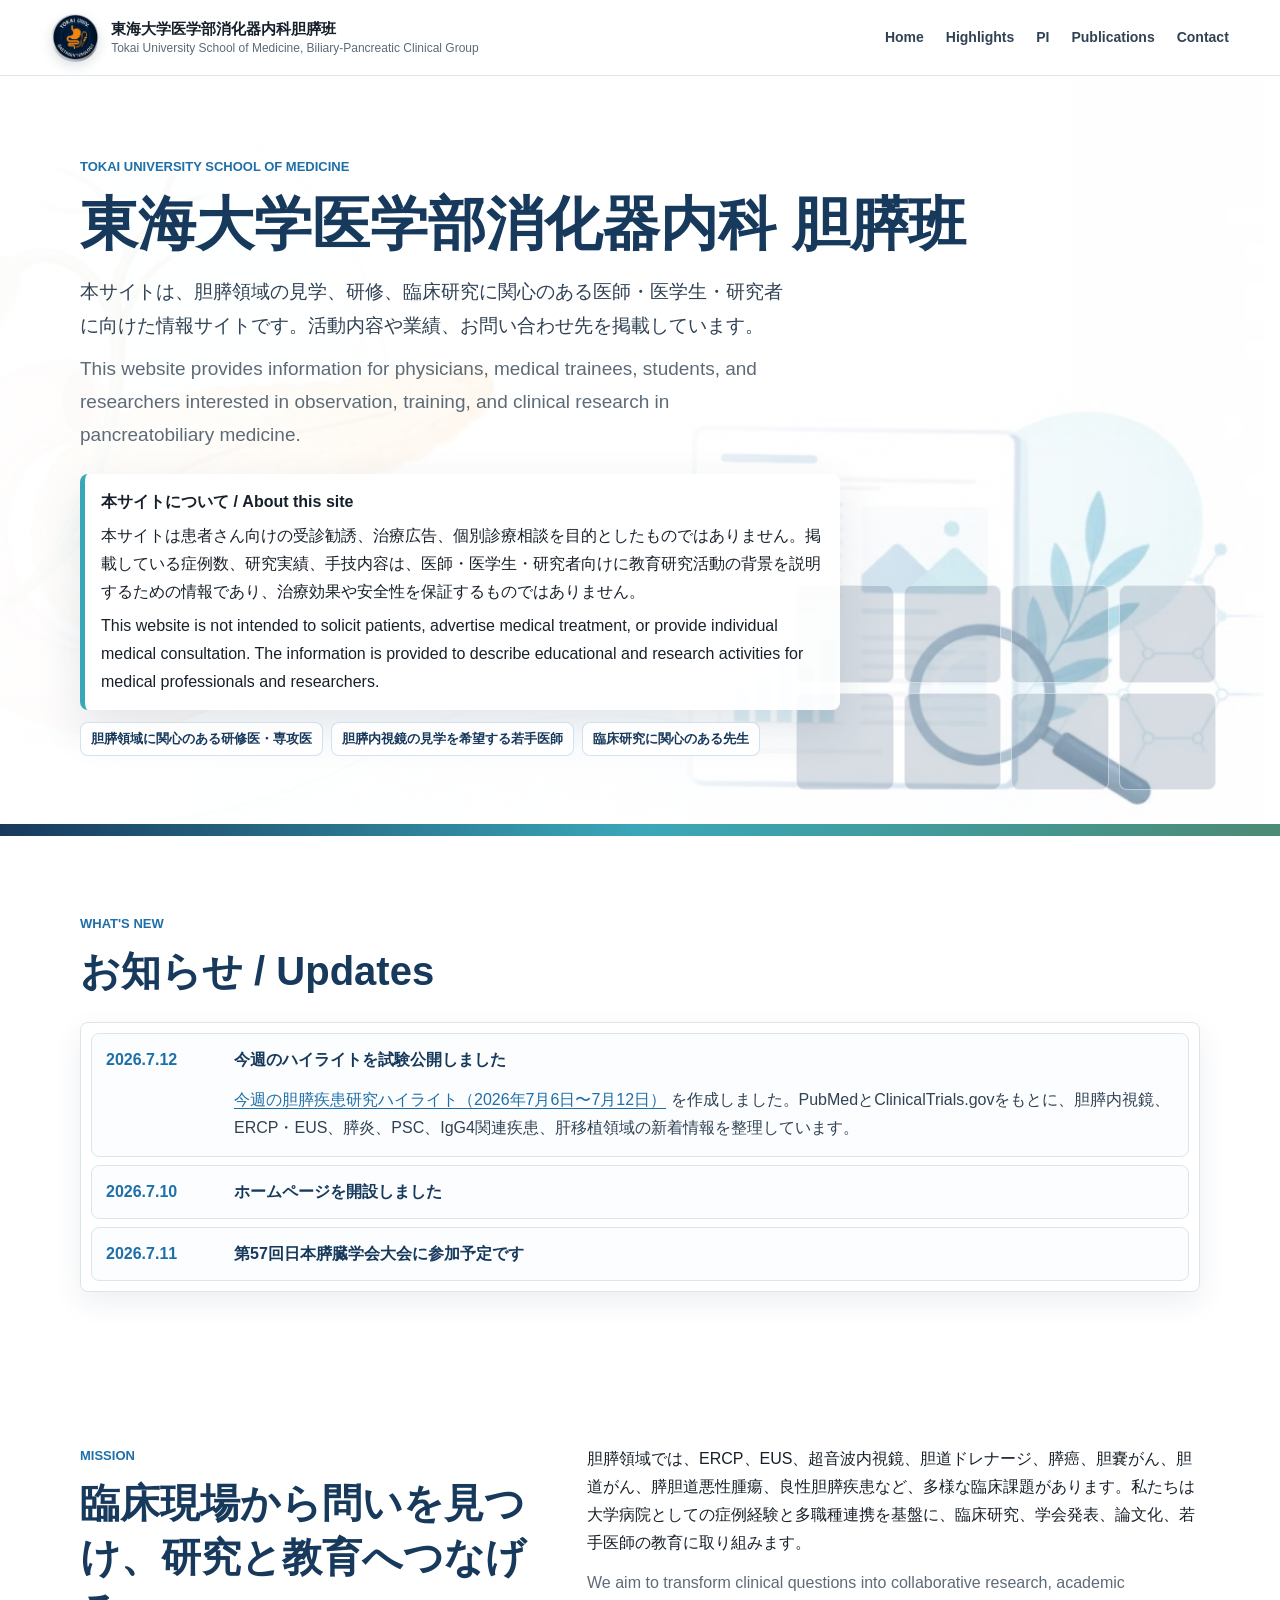
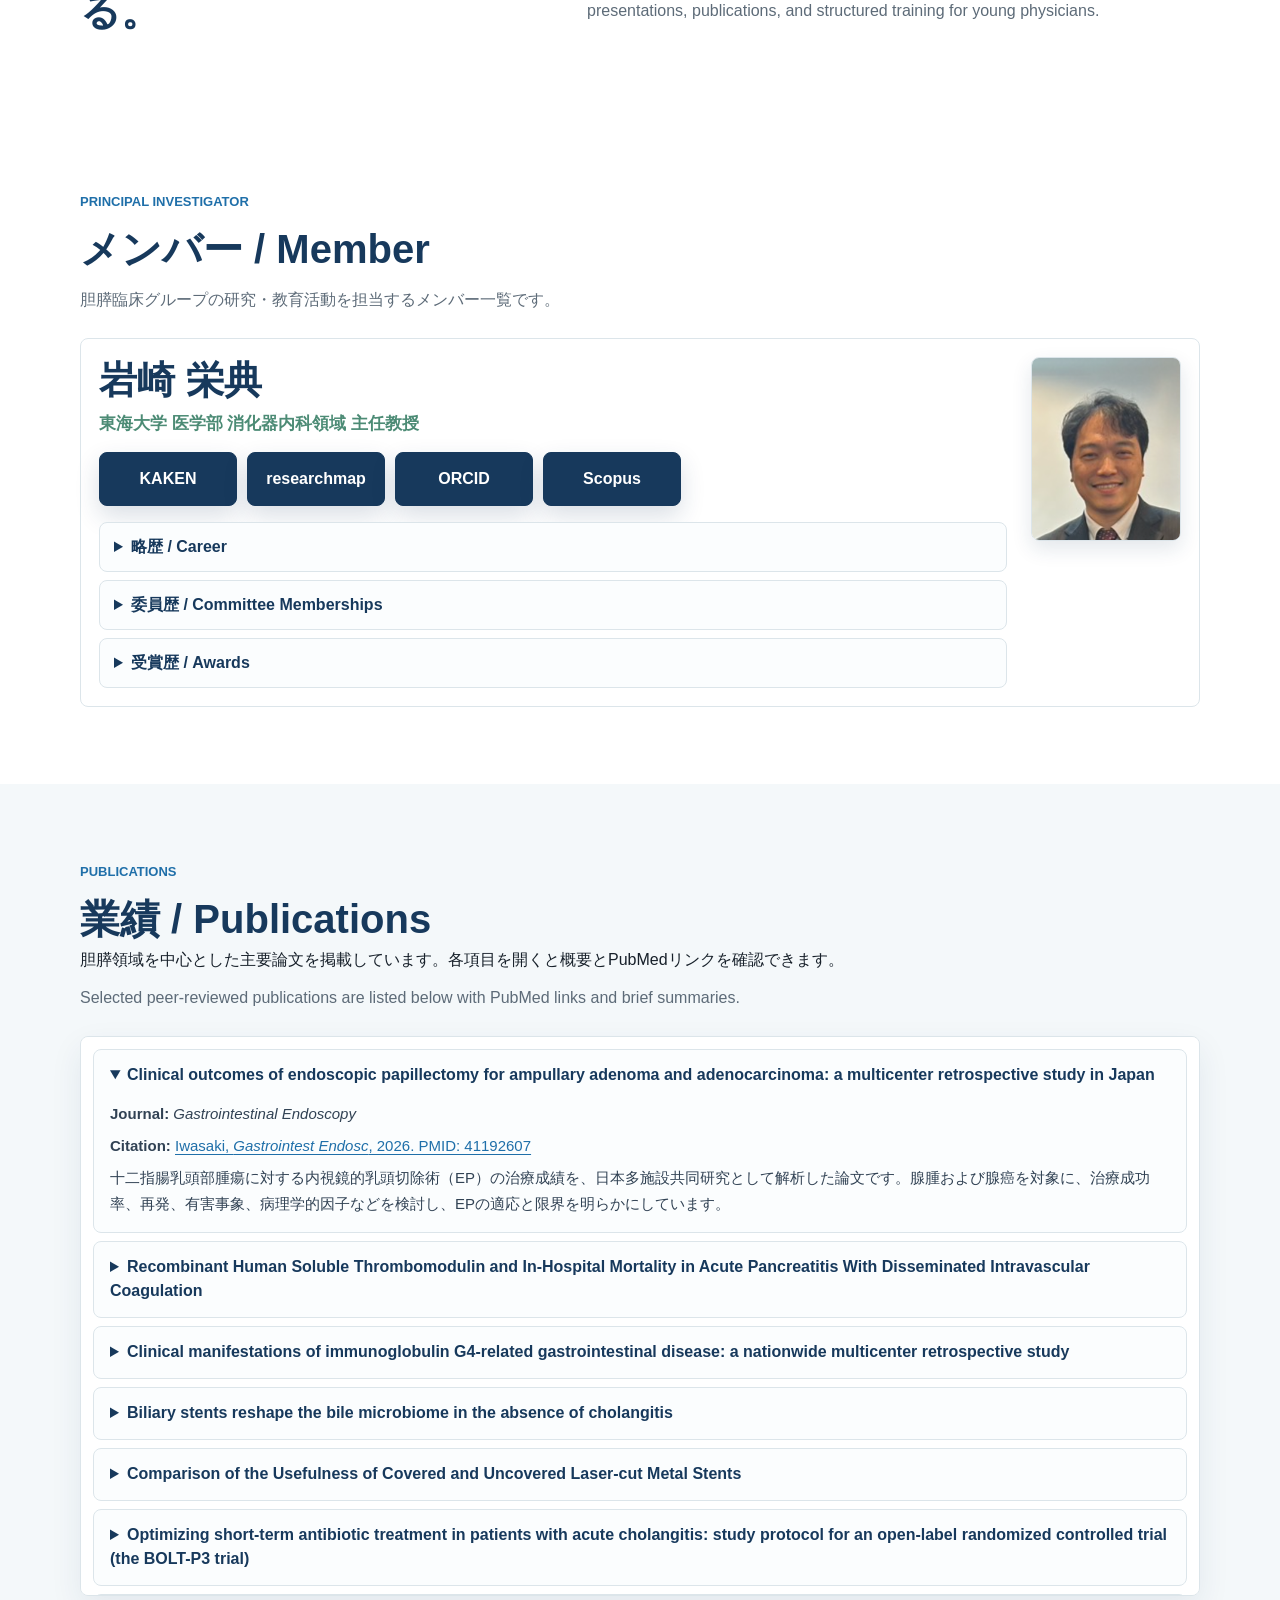
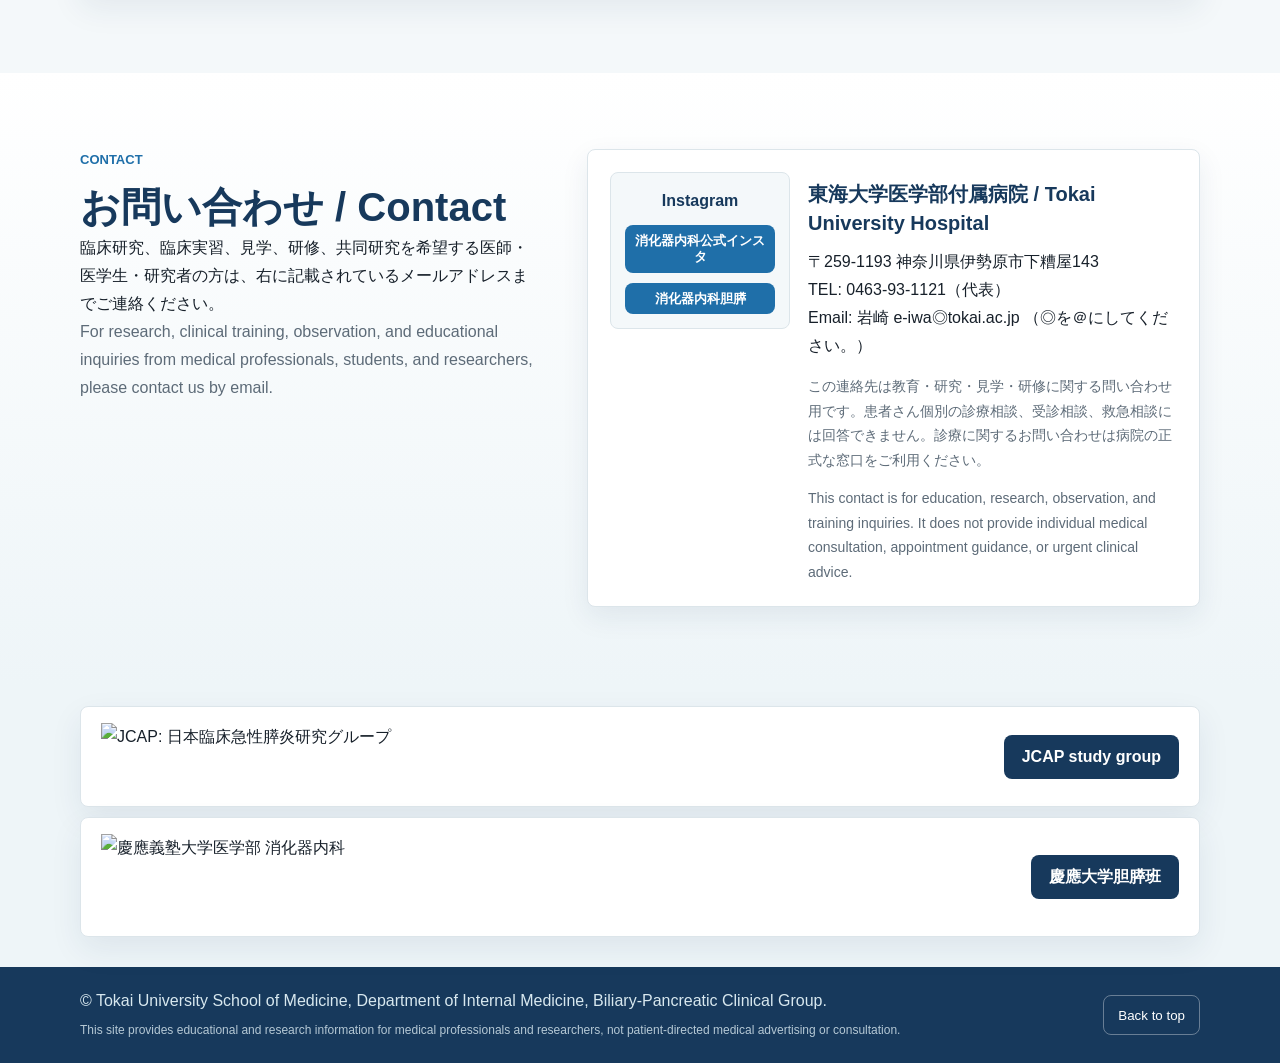
==== commit 084cdd70: "Simplify site metadata and add WebSite structured data Update index.html to simplify the page title," ====
--- a/index.html
+++ b/index.html
@@ -3,8 +3,8 @@
 <head>
   <meta charset="UTF-8">
   <meta name="viewport" content="width=device-width, initial-scale=1.0">
-  <title>東海大学医学部消化器内科 胆膵班 | ERCP・EUS研修・見学・臨床研究</title>
-  <meta name="description" content="東海大学医学部消化器内科 胆膵班の医師・医学生・研究者向け教育研究情報サイトです。ERCP、EUS、胆膵内視鏡、急性膵炎、自己免疫性膵炎、EPの臨床研究、研修、見学情報を発信します。">
+  <title>東海大学医学部消化器内科 胆膵班</title>
+  <meta name="description" content="東海大学医学部消化器内科 胆膵班の医師・医学生・研究者向け情報サイトです。見学、研修、臨床研究に関する情報を掲載しています。">
   <meta name="keywords" content="東海大学,東海大学医学部,消化器内科,胆膵班,胆膵臨床グループ,岩崎栄典,ERCP研修,EUS研修,胆膵内視鏡研修,胆膵内視鏡見学,消化器内科見学,専攻医,専修医,研修医,若手医師,臨床研究,臨床実習,超音波内視鏡,内視鏡,急性膵炎,自己免疫性膵炎,IgG4関連疾患,内視鏡的乳頭切除術,EP,pancreatobiliary endoscopy training">
   <meta name="google-site-verification" content="wa3991xbKt5rnr1ywGftIBkAxjA9mPxRlqvZHSmmHg8">
   <meta name="robots" content="index, follow">
@@ -14,11 +14,24 @@
   <meta property="og:type" content="website">
   <meta property="og:url" content="https://iwaiwa2007-cmyk.github.io/TOKAIHBP-HP/">
   <meta property="og:site_name" content="東海大学医学部消化器内科 胆膵班">
-  <meta property="og:title" content="東海大学医学部消化器内科 胆膵班 | ERCP・EUS研修・見学・臨床研究">
-  <meta property="og:description" content="医師・医学生・研究者向けに、ERCP、EUS、胆膵内視鏡、急性膵炎、自己免疫性膵炎、EPの教育研究・研修・見学情報を発信します。">
+  <meta property="og:title" content="東海大学医学部消化器内科 胆膵班">
+  <meta property="og:description" content="医師・医学生・研究者向けに、見学、研修、臨床研究に関する情報を掲載しています。">
   <meta property="og:image" content="https://iwaiwa2007-cmyk.github.io/TOKAIHBP-HP/assets/hero-pancreas.jpeg">
   <meta name="twitter:card" content="summary_large_image">
   <link rel="stylesheet" href="style.css?v=20260713-2">
+  <script type="application/ld+json">
+  {
+    "@context": "https://schema.org",
+    "@type": "WebSite",
+    "url": "https://iwaiwa2007-cmyk.github.io/TOKAIHBP-HP/",
+    "name": "東海大学医学部消化器内科 胆膵班",
+    "alternateName": [
+      "東海大学胆膵班",
+      "Tokai Pancreatobiliary Group"
+    ],
+    "inLanguage": "ja"
+  }
+  </script>
   <script type="application/ld+json">
   {
     "@context": "https://schema.org",
@@ -27,7 +40,7 @@
     "image": "https://iwaiwa2007-cmyk.github.io/TOKAIHBP-HP/assets/hero-pancreas.jpeg",
     "name": "東海大学医学部消化器内科 胆膵班",
     "alternateName": "Tokai University School of Medicine Biliary-Pancreatic Clinical Group",
-    "description": "東海大学医学部消化器内科 胆膵班は、医師・医学生・研究者向けにERCP、EUS、胆膵内視鏡、急性膵炎、自己免疫性膵炎、IgG4関連疾患、内視鏡的乳頭切除術（EP）などの臨床研究、臨床実習、研修、見学に関する教育研究情報を発信する研究グループです。",
+    "description": "東海大学医学部消化器内科 胆膵班の医師・医学生・研究者向け情報サイトです。見学、研修、臨床研究に関する情報を掲載しています。",
     "keywords": [
       "東海大学",
       "東海大学医学部",
@@ -132,10 +145,10 @@
           <span>東海大学医学部消化器内科 胆膵班</span>
         </h1>
         <p class="lead">
-          本サイトは、胆膵領域の臨床研究、臨床実習、見学、研修を希望する医師・医学生・研究者に向けた教育研究情報サイトです。ERCP、EUS、超音波内視鏡を含む胆膵疾患の内視鏡診断治療、急性膵炎、自己免疫性膵炎、胆膵領域の臨床研究を通じて、次世代の胆膵領域の良医育成に貢献します。
+          本サイトは、胆膵領域の見学、研修、臨床研究に関心のある医師・医学生・研究者に向けた情報サイトです。活動内容や業績、お問い合わせ先を掲載しています。
         </p>
         <p class="lead en">
-          This website provides information for physicians, medical trainees, students, and researchers interested in clinical research, clinical training, observation, and education in pancreatobiliary medicine.
+          This website provides information for physicians, medical trainees, students, and researchers interested in observation, training, and clinical research in pancreatobiliary medicine.
         </p>
         <div class="notice">
           <strong>本サイトについて / About this site</strong>
@@ -143,9 +156,9 @@
           <span>This website is not intended to solicit patients, advertise medical treatment, or provide individual medical consultation. The information is provided to describe educational and research activities for medical professionals and researchers.</span>
         </div>
         <div class="target-audience" aria-label="対象となる先生">
-          <span>ERCP・EUSを学びたい研修医・専攻医</span>
+          <span>胆膵領域に関心のある研修医・専攻医</span>
           <span>胆膵内視鏡の見学を希望する若手医師</span>
-          <span>急性膵炎・AIP・IgG4関連疾患の臨床研究に関心のある先生</span>
+          <span>臨床研究に関心のある先生</span>
         </div>
       </div>
     </section>
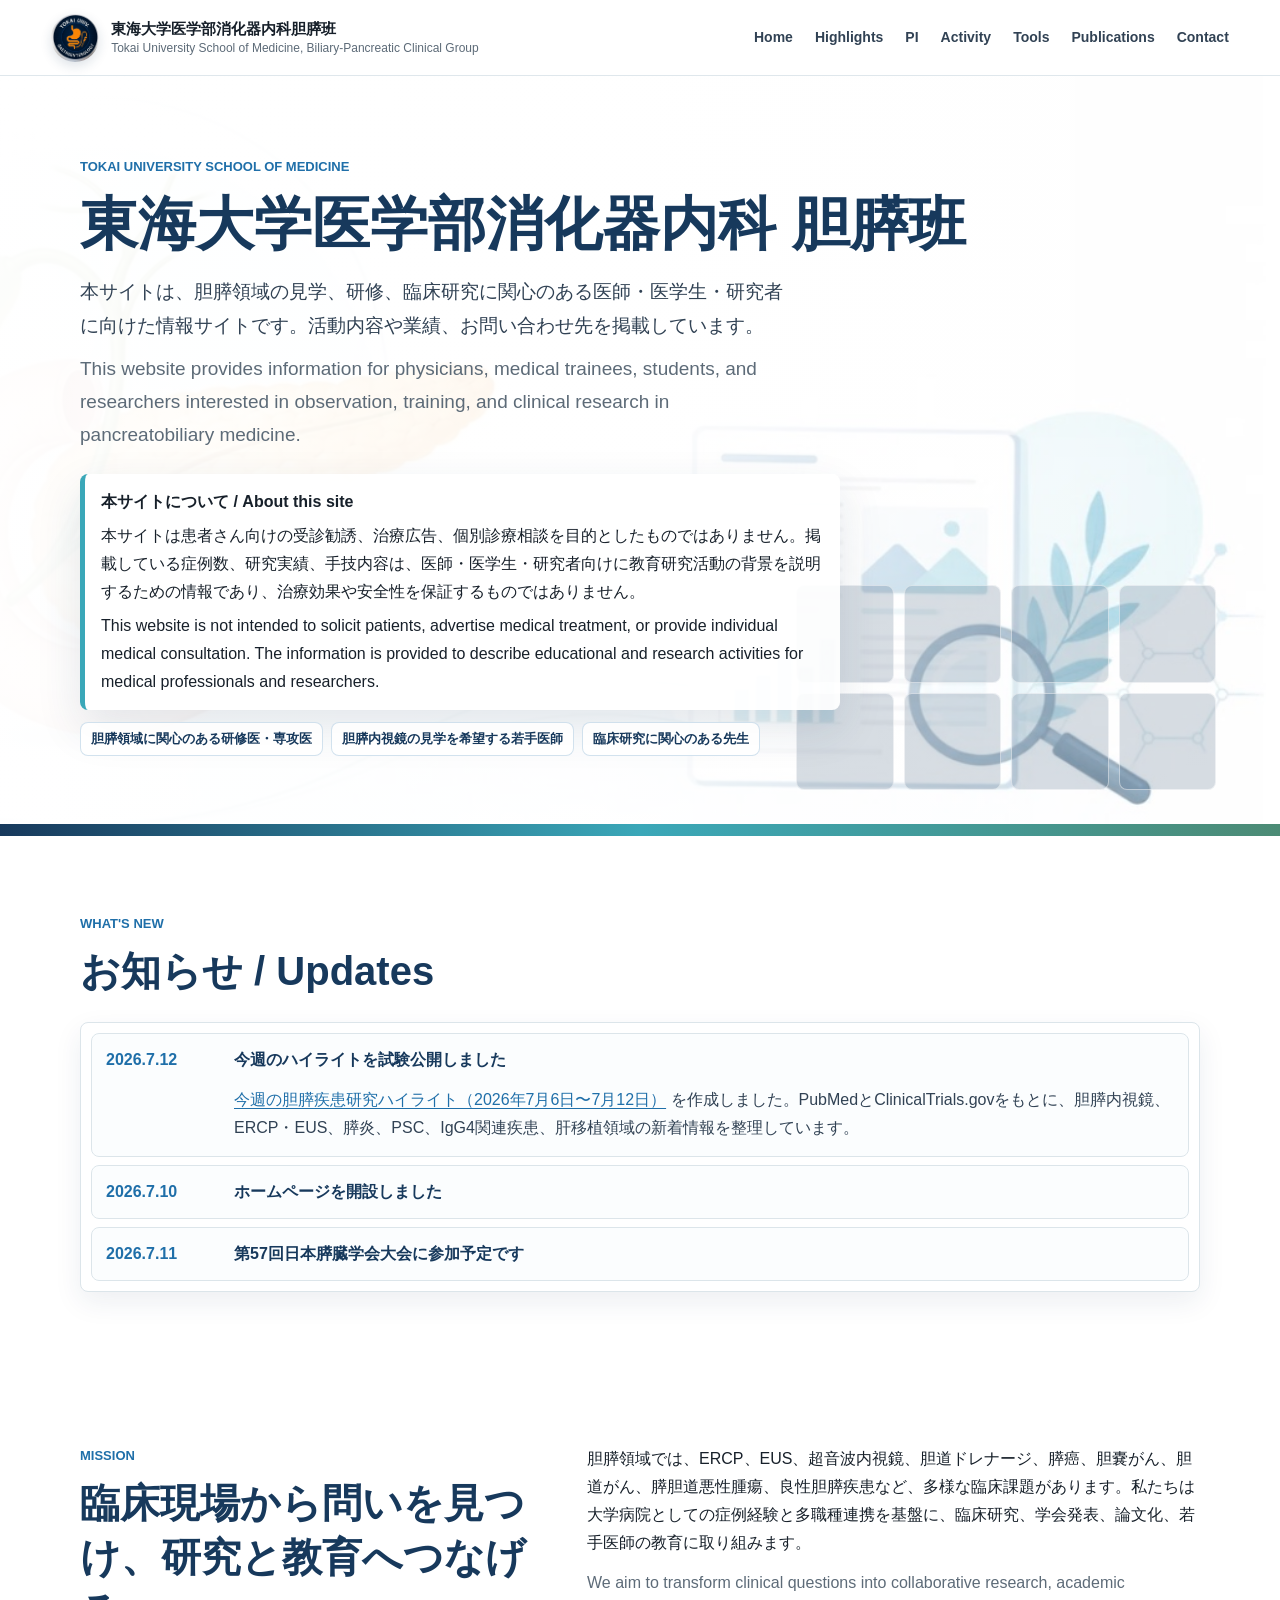
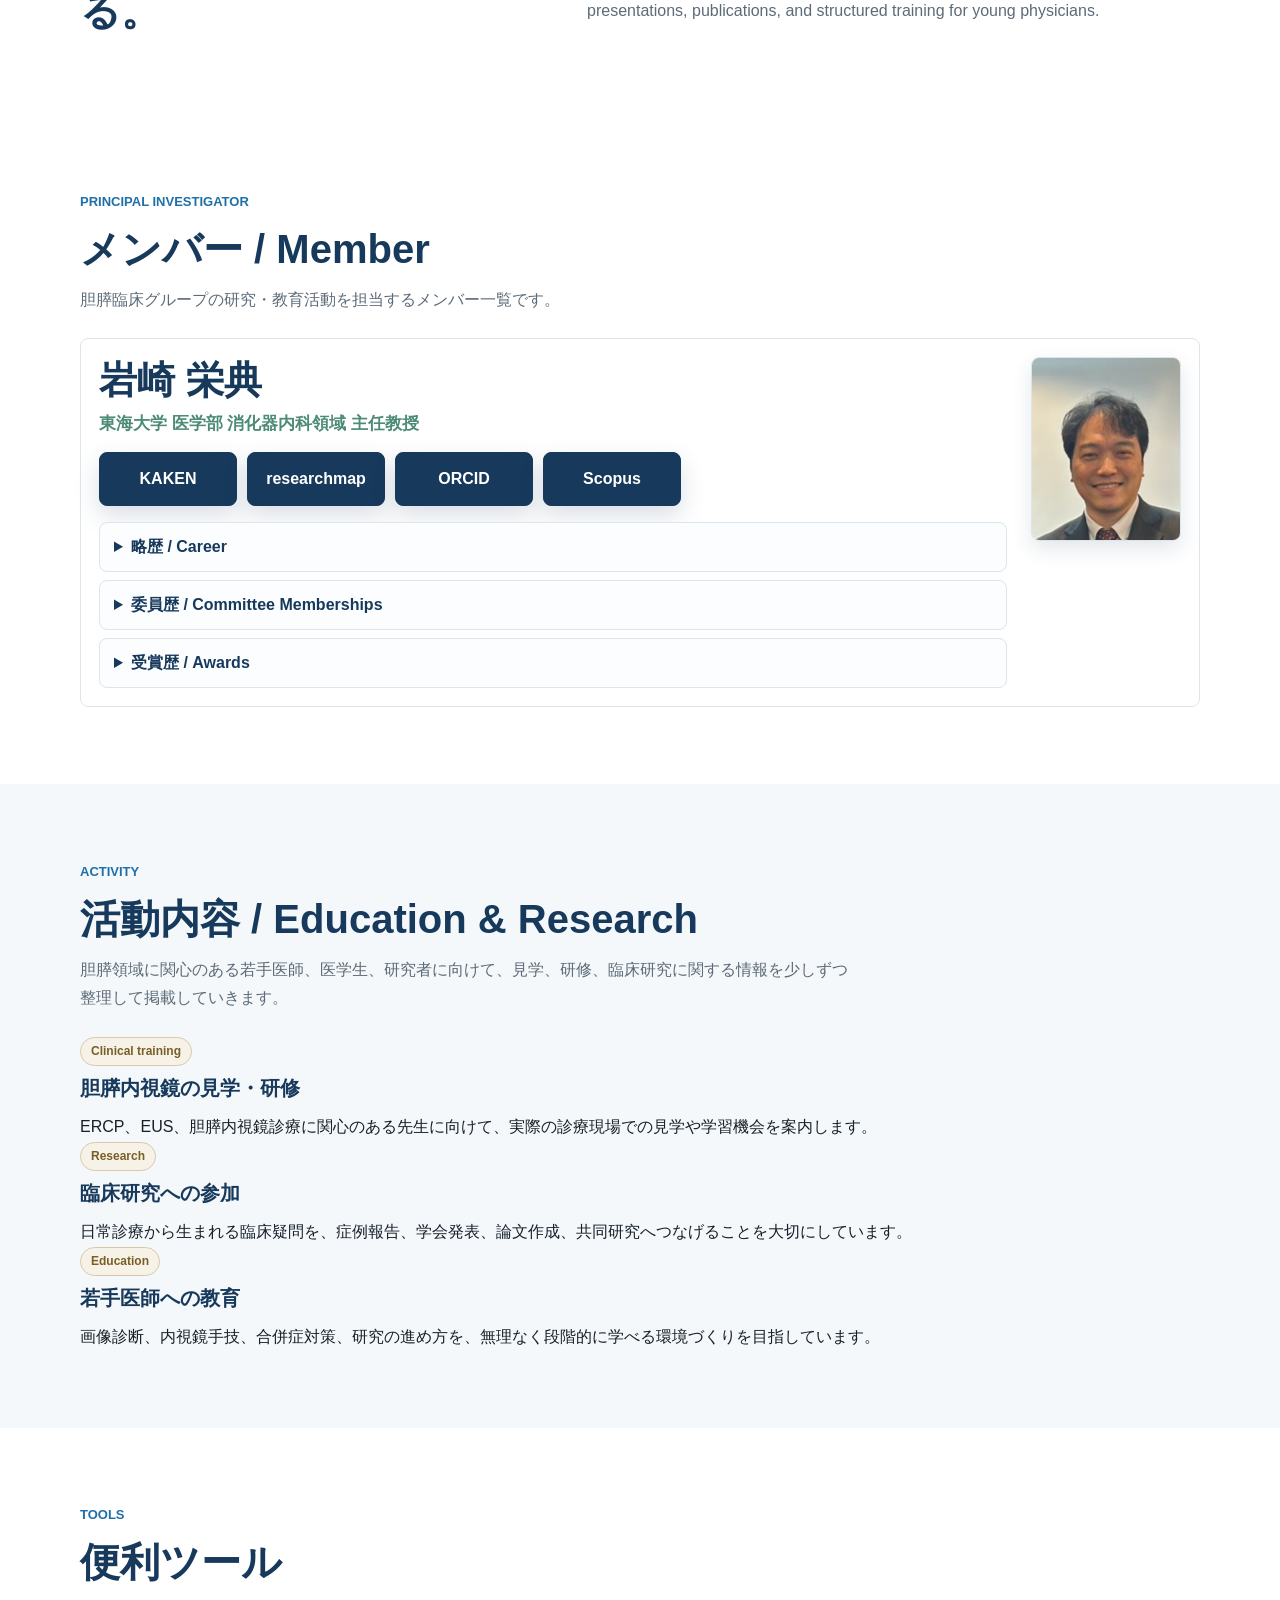
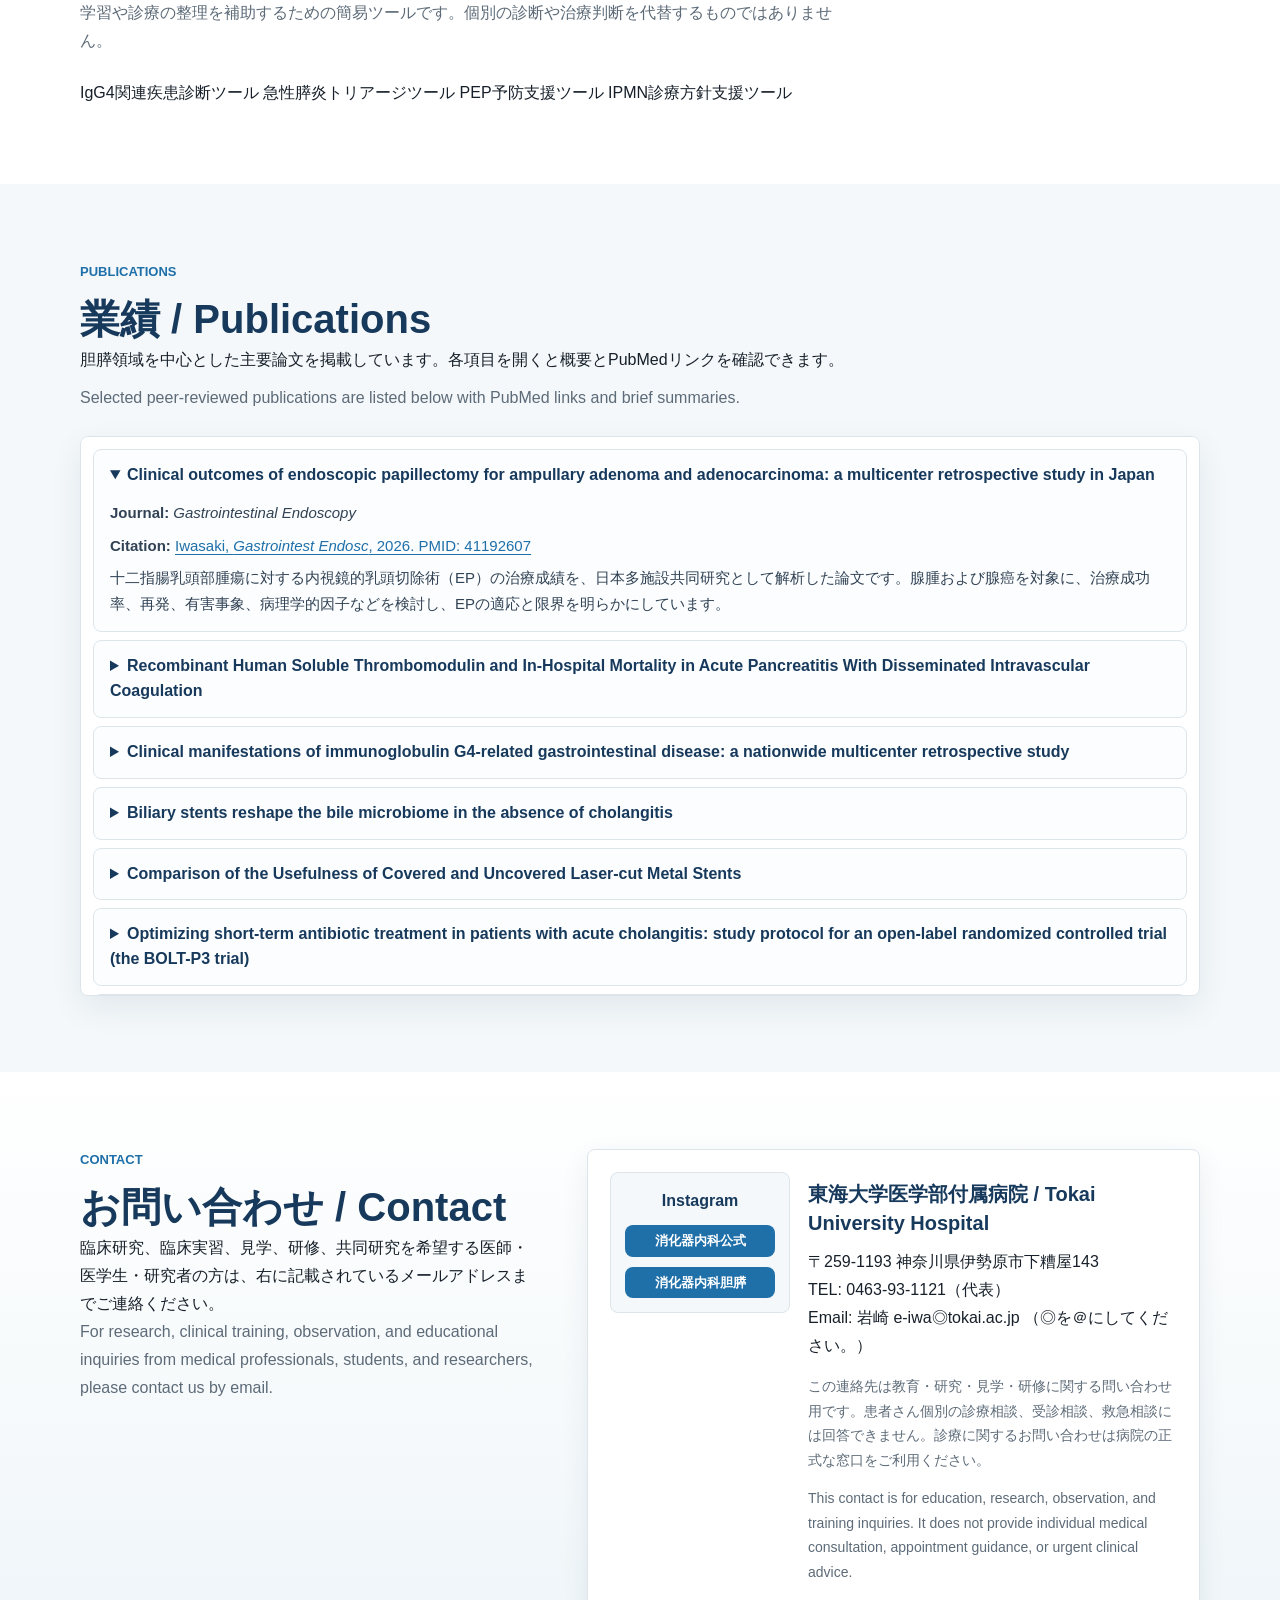
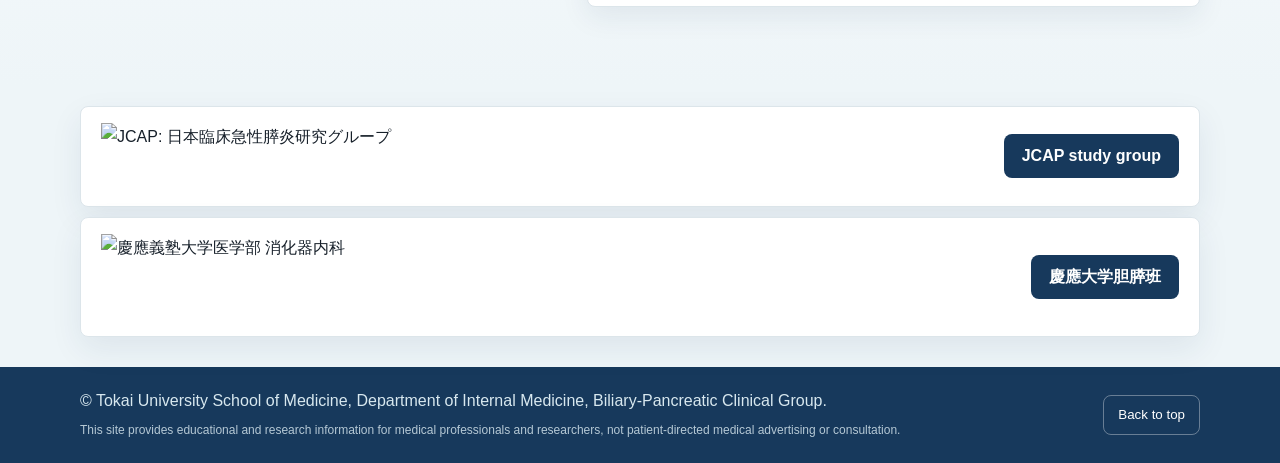
==== commit 37f89af2: "Add IPMN診療方針支援ツール page Add a new client-side IPMN decision-support tool at tools/ipmn-decision/index" ====
--- a/index.html
+++ b/index.html
@@ -126,6 +126,8 @@
       <a href="#home">Home</a>
       <a href="weekly-highlights/weekly-highlight-2026-07-12.html">Highlights</a>
       <a href="#members">PI</a>
+      <a href="#activity">Activity</a>
+      <a href="#tools">Tools</a>
       <a href="#publications">Publications</a>
       <a href="#contact">Contact</a>
     </nav>
@@ -306,6 +308,51 @@
       </div>
     </section>
 
+    <section id="activity" class="section tinted">
+      <div class="container">
+        <div class="section-head">
+          <p class="eyebrow">Activity</p>
+          <h2>活動内容 / Education &amp; Research</h2>
+          <p>胆膵領域に関心のある若手医師、医学生、研究者に向けて、見学、研修、臨床研究に関する情報を少しずつ整理して掲載していきます。</p>
+        </div>
+
+        <div class="simple-card-grid">
+          <article class="simple-card">
+            <span class="status">Clinical training</span>
+            <h3>胆膵内視鏡の見学・研修</h3>
+            <p>ERCP、EUS、胆膵内視鏡診療に関心のある先生に向けて、実際の診療現場での見学や学習機会を案内します。</p>
+          </article>
+          <article class="simple-card">
+            <span class="status">Research</span>
+            <h3>臨床研究への参加</h3>
+            <p>日常診療から生まれる臨床疑問を、症例報告、学会発表、論文作成、共同研究へつなげることを大切にしています。</p>
+          </article>
+          <article class="simple-card">
+            <span class="status">Education</span>
+            <h3>若手医師への教育</h3>
+            <p>画像診断、内視鏡手技、合併症対策、研究の進め方を、無理なく段階的に学べる環境づくりを目指しています。</p>
+          </article>
+        </div>
+      </div>
+    </section>
+
+    <section id="tools" class="section">
+      <div class="container">
+        <div class="section-head">
+          <p class="eyebrow">Tools</p>
+          <h2>便利ツール</h2>
+          <p>学習や診療の整理を補助するための簡易ツールです。個別の診断や治療判断を代替するものではありません。</p>
+        </div>
+
+        <div class="tool-button-row" aria-label="便利ツールへのリンク">
+          <a class="tool-button" href="AIP_Diagnosis/index.html">IgG4関連疾患診断ツール</a>
+          <a class="tool-button" href="tools/acute-pancreatitis-triage/index.html">急性膵炎トリアージツール</a>
+          <a class="tool-button" href="tools/pep-prevention/index.html">PEP予防支援ツール</a>
+          <a class="tool-button" href="tools/ipmn-decision/index.html">IPMN診療方針支援ツール</a>
+        </div>
+      </div>
+    </section>
+
     <section id="publications" class="section tinted">
       <div class="container">
         <div class="section-head">
@@ -539,7 +586,7 @@
         <div class="contact-card">
           <div class="instagram-links" aria-label="Instagram links">
             <strong>Instagram</strong>
-            <a href="https://www.instagram.com/tokai_gastro/?hl=ja" target="_blank" rel="noopener">消化器内科公式インスタ</a>
+            <a href="https://www.instagram.com/tokai_gastro/?hl=ja" target="_blank" rel="noopener">消化器内科公式</a>
             <a href="https://www.instagram.com/tokai_pancreatobiliary_team/" target="_blank" rel="noopener">消化器内科胆膵</a>
           </div>
           <div class="contact-info">
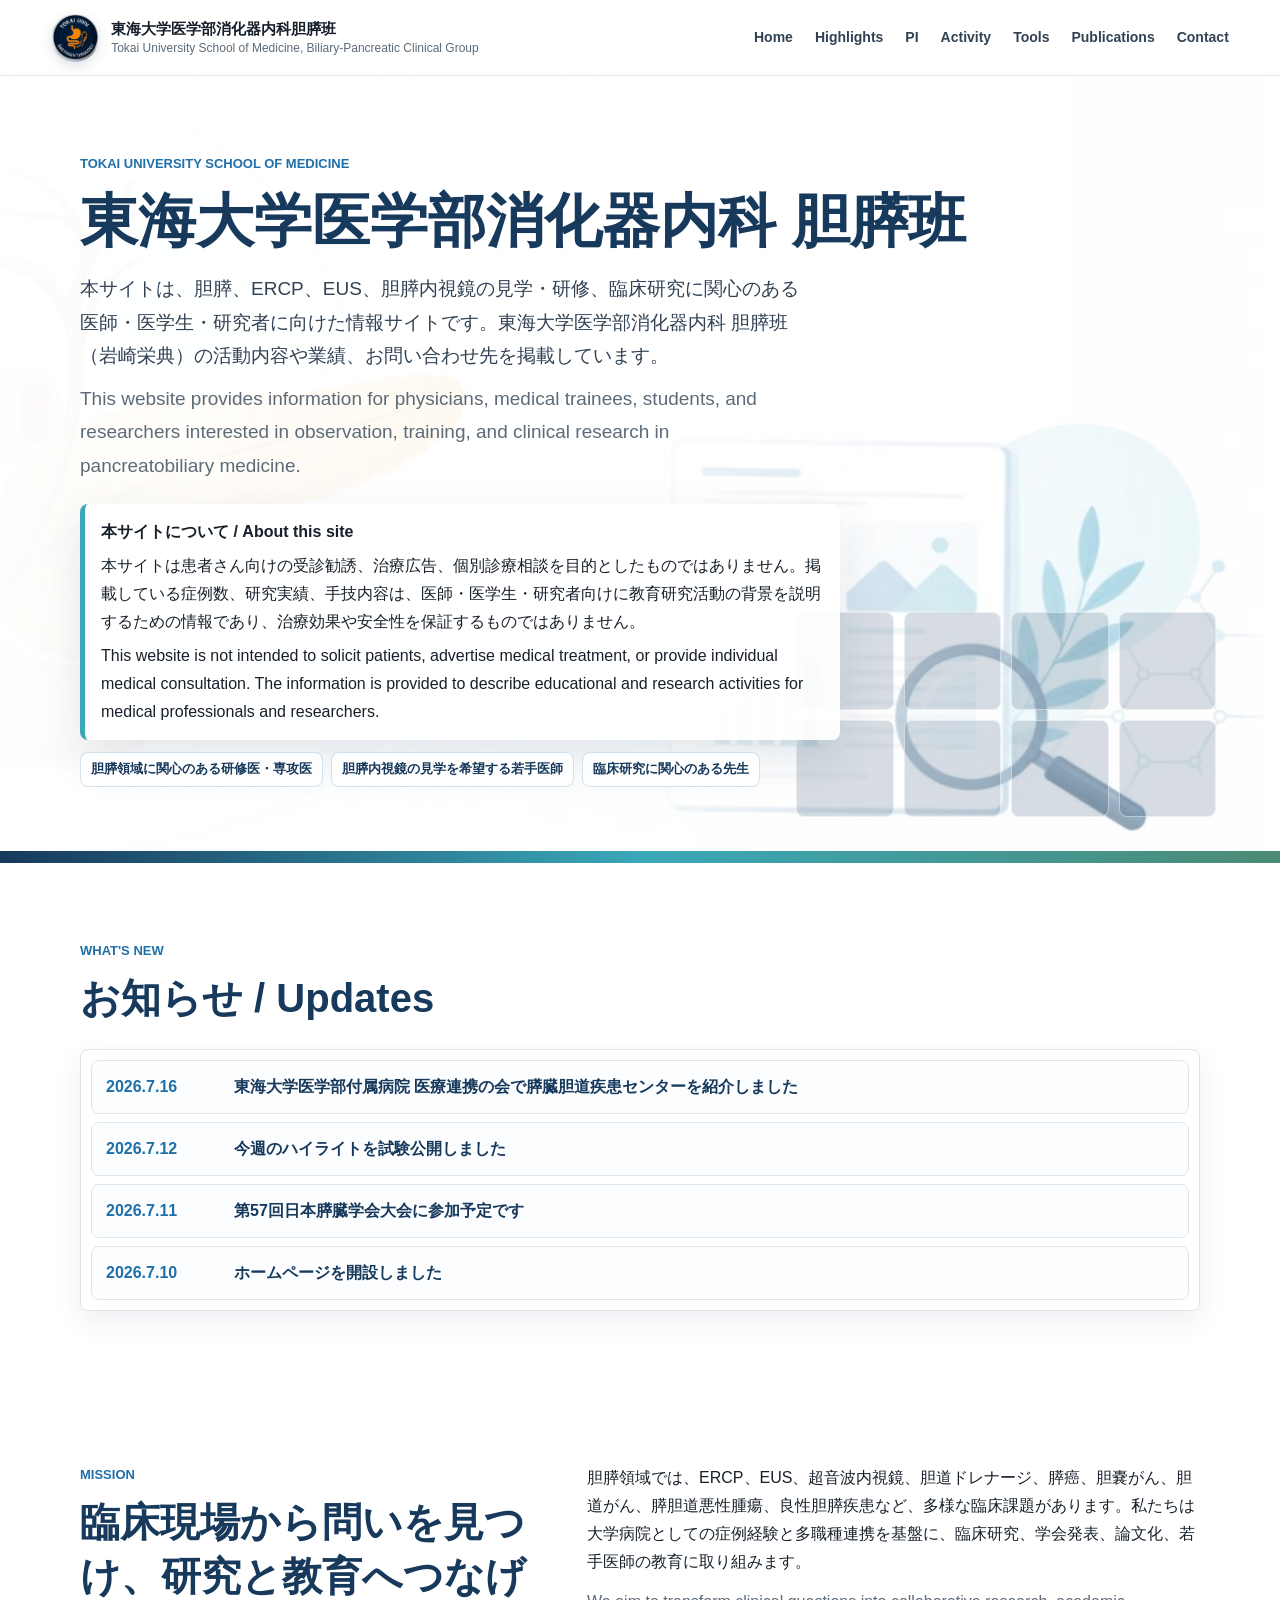
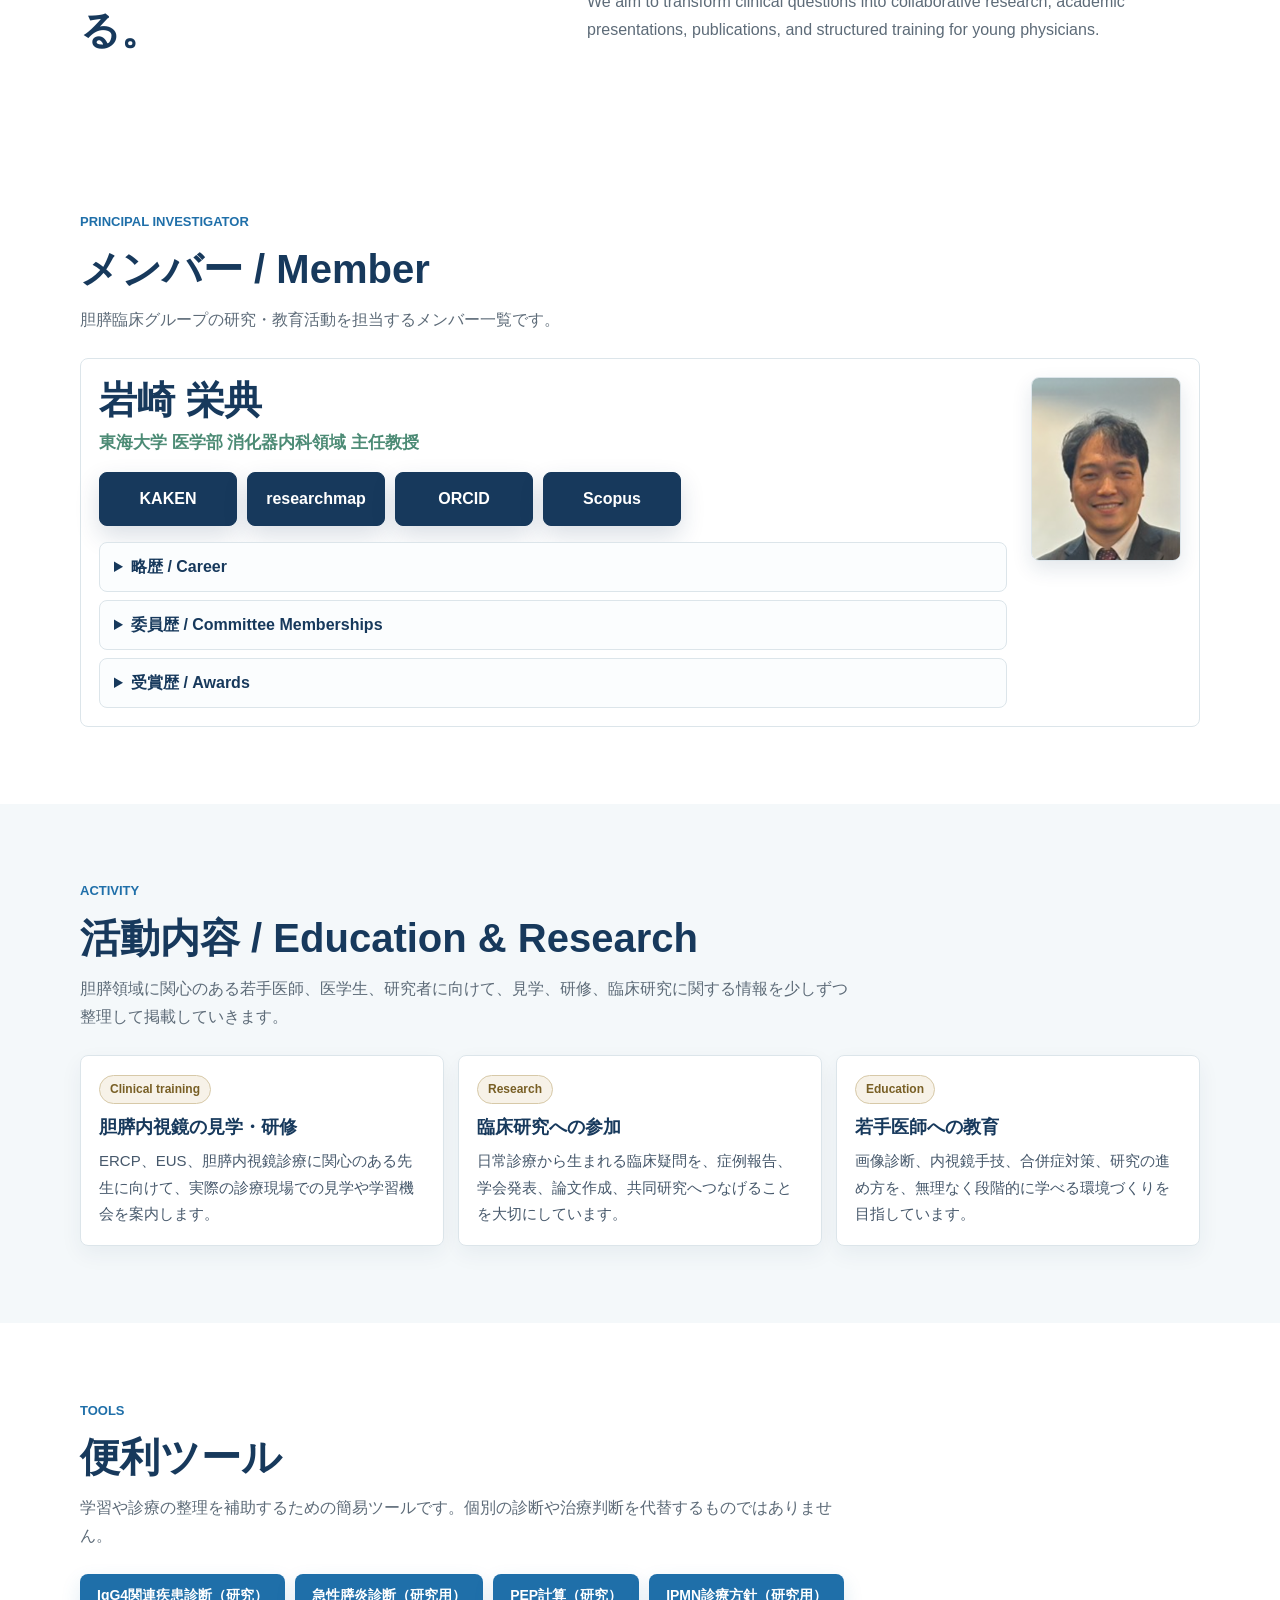
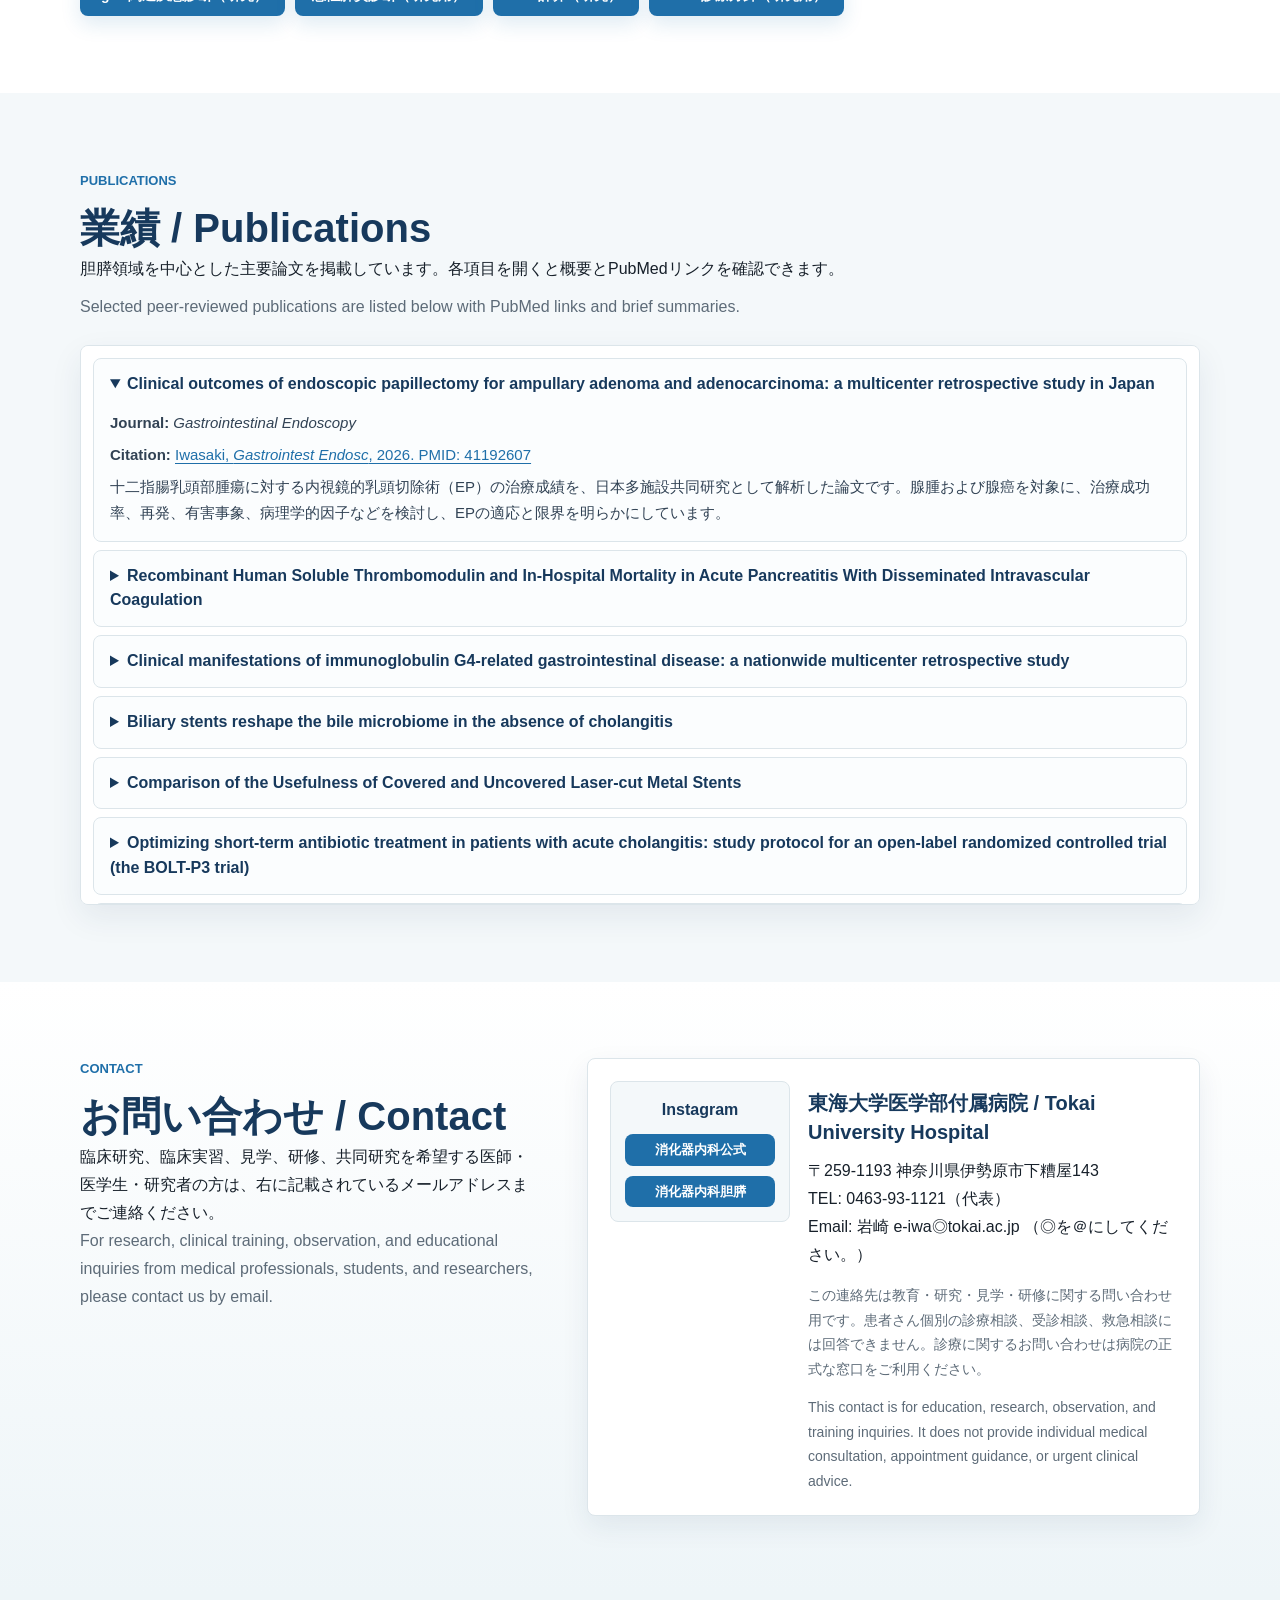
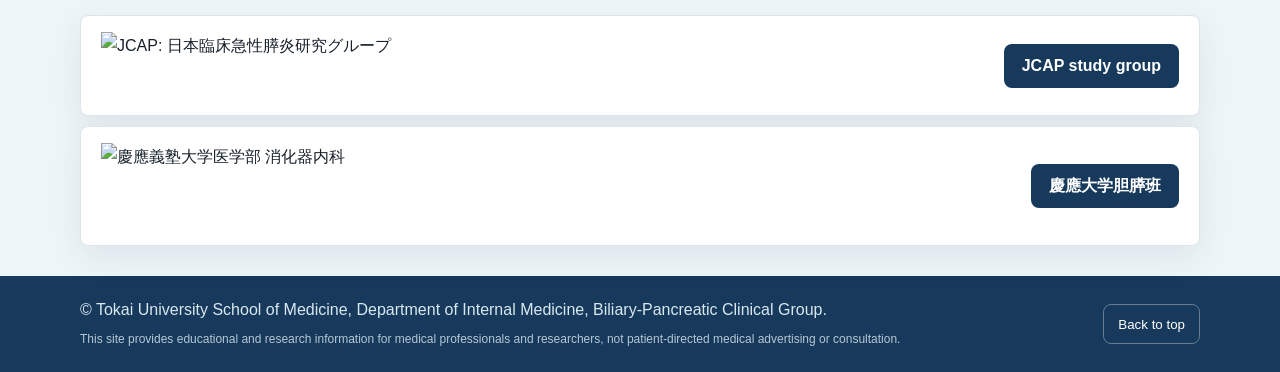
==== commit 32f4e6d0: "Add news item with photo and styles Add a new news entry (2026-07-16) to index.html introducing the " ====
--- a/index.html
+++ b/index.html
@@ -3,19 +3,19 @@
 <head>
   <meta charset="UTF-8">
   <meta name="viewport" content="width=device-width, initial-scale=1.0">
-  <title>東海大学医学部消化器内科 胆膵班</title>
-  <meta name="description" content="東海大学医学部消化器内科 胆膵班の医師・医学生・研究者向け情報サイトです。見学、研修、臨床研究に関する情報を掲載しています。">
+  <title>東海大学胆膵班 | ERCP・EUS研修・見学 | 岩崎栄典</title>
+  <meta name="description" content="東海大学医学部消化器内科 胆膵班（岩崎栄典）の医師・医学生・研究者向け情報サイトです。胆膵、ERCP、EUS、胆膵内視鏡の見学・研修、臨床研究に関する情報を掲載しています。">
   <meta name="keywords" content="東海大学,東海大学医学部,消化器内科,胆膵班,胆膵臨床グループ,岩崎栄典,ERCP研修,EUS研修,胆膵内視鏡研修,胆膵内視鏡見学,消化器内科見学,専攻医,専修医,研修医,若手医師,臨床研究,臨床実習,超音波内視鏡,内視鏡,急性膵炎,自己免疫性膵炎,IgG4関連疾患,内視鏡的乳頭切除術,EP,pancreatobiliary endoscopy training">
   <meta name="google-site-verification" content="wa3991xbKt5rnr1ywGftIBkAxjA9mPxRlqvZHSmmHg8">
   <meta name="robots" content="index, follow">
   <link rel="canonical" href="https://iwaiwa2007-cmyk.github.io/TOKAIHBP-HP/">
-  <link rel="icon" type="image/png" sizes="32x32" href="assets/favicon-32.png">
-  <link rel="apple-touch-icon" sizes="180x180" href="assets/apple-touch-icon.png">
+  <link rel="icon" type="image/png" sizes="32x32" href="assets/favicon-32.png?v=20260716">
+  <link rel="apple-touch-icon" sizes="180x180" href="assets/apple-touch-icon.png?v=20260716">
   <meta property="og:type" content="website">
   <meta property="og:url" content="https://iwaiwa2007-cmyk.github.io/TOKAIHBP-HP/">
   <meta property="og:site_name" content="東海大学医学部消化器内科 胆膵班">
-  <meta property="og:title" content="東海大学医学部消化器内科 胆膵班">
-  <meta property="og:description" content="医師・医学生・研究者向けに、見学、研修、臨床研究に関する情報を掲載しています。">
+  <meta property="og:title" content="東海大学胆膵班 | ERCP・EUS研修・見学 | 岩崎栄典">
+  <meta property="og:description" content="胆膵、ERCP、EUS、胆膵内視鏡に関心のある医師・医学生・研究者向けに、見学、研修、臨床研究に関する情報を掲載しています。">
   <meta property="og:image" content="https://iwaiwa2007-cmyk.github.io/TOKAIHBP-HP/assets/hero-pancreas.jpeg">
   <meta name="twitter:card" content="summary_large_image">
   <link rel="stylesheet" href="style.css?v=20260713-2">
@@ -27,6 +27,8 @@
     "name": "東海大学医学部消化器内科 胆膵班",
     "alternateName": [
       "東海大学胆膵班",
+      "東海大学 ERCP EUS 研修",
+      "東海大学 胆膵内視鏡 研修",
       "Tokai Pancreatobiliary Group"
     ],
     "inLanguage": "ja"
@@ -40,7 +42,7 @@
     "image": "https://iwaiwa2007-cmyk.github.io/TOKAIHBP-HP/assets/hero-pancreas.jpeg",
     "name": "東海大学医学部消化器内科 胆膵班",
     "alternateName": "Tokai University School of Medicine Biliary-Pancreatic Clinical Group",
-    "description": "東海大学医学部消化器内科 胆膵班の医師・医学生・研究者向け情報サイトです。見学、研修、臨床研究に関する情報を掲載しています。",
+    "description": "東海大学医学部消化器内科 胆膵班（岩崎栄典）の医師・医学生・研究者向け情報サイトです。胆膵、ERCP、EUS、胆膵内視鏡の見学・研修、臨床研究に関する情報を掲載しています。",
     "keywords": [
       "東海大学",
       "東海大学医学部",
@@ -109,7 +111,7 @@
 <body>
   <header class="site-header">
     <a class="brand" href="#home" aria-label="Home">
-      <img class="brand-logo" src="assets/tokai-gastro-logo.png" alt="Tokai University Gastroenterology">
+      <img class="brand-logo" src="assets/tokai-gastro-logo.png?v=20260716" alt="Tokai University Gastroenterology">
       <span>
         <span class="brand-ja">東海大学医学部消化器内科胆膵班</span>
         <span class="brand-en">Tokai University School of Medicine, Biliary-Pancreatic Clinical Group</span>
@@ -147,7 +149,7 @@
           <span>東海大学医学部消化器内科 胆膵班</span>
         </h1>
         <p class="lead">
-          本サイトは、胆膵領域の見学、研修、臨床研究に関心のある医師・医学生・研究者に向けた情報サイトです。活動内容や業績、お問い合わせ先を掲載しています。
+          本サイトは、胆膵、ERCP、EUS、胆膵内視鏡の見学・研修、臨床研究に関心のある医師・医学生・研究者に向けた情報サイトです。東海大学医学部消化器内科 胆膵班（岩崎栄典）の活動内容や業績、お問い合わせ先を掲載しています。
         </p>
         <p class="lead en">
           This website provides information for physicians, medical trainees, students, and researchers interested in observation, training, and clinical research in pancreatobiliary medicine.
@@ -173,13 +175,34 @@
         </div>
 
         <div class="news-list" aria-label="お知らせ一覧">
-          <details class="news-item" open>
+          <details class="news-item">
+            <summary>
+              <time datetime="2026-07-16">2026.7.16</time>
+              <span>東海大学医学部付属病院 医療連携の会で膵臓胆道疾患センターを紹介しました</span>
+            </summary>
+            <div class="news-body">
+              <p>東海大学医学部付属病院 医療連携の会で、岡田健一センター長より膵臓胆道疾患センターの紹介をいたしました。地域医療への貢献とともに、研究教育についても強力に推進することをプレゼンいただきました。</p>
+              <figure class="news-photo">
+                <img src="assets/tokai-medical-collaboration-20260716.jpg" alt="東海大学医学部付属病院 医療連携の会での膵臓胆道疾患センター紹介">
+              </figure>
+            </div>
+          </details>
+          <details class="news-item">
             <summary>
               <time datetime="2026-07-12">2026.7.12</time>
               <span>今週のハイライトを試験公開しました</span>
             </summary>
             <div class="news-body">
               <p><a href="weekly-highlights/weekly-highlight-2026-07-12.html">今週の胆膵疾患研究ハイライト（2026年7月6日〜7月12日）</a> を作成しました。PubMedとClinicalTrials.govをもとに、胆膵内視鏡、ERCP・EUS、膵炎、PSC、IgG4関連疾患、肝移植領域の新着情報を整理しています。</p>
+            </div>
+          </details>
+          <details class="news-item">
+            <summary>
+              <time datetime="2026-07-11">2026.7.11</time>
+              <span>第57回日本膵臓学会大会に参加予定です</span>
+            </summary>
+            <div class="news-body">
+              <p><a href="https://www.jps57.org/" target="_blank" rel="noopener">第57回日本膵臓学会大会</a> が、2026年7月24日・25日に福岡国際会議場で開催されます。岩崎はPD4「自己免疫性膵炎長期経過例の特徴と課題」の司会を担当します。Interventional EUS Grand Prixも大変興味深い企画で、楽しみにしています。東海大学の川西先生、杉本先生、根岸先生、慶應大学の早川先生の発表も期待しています。</p>
             </div>
           </details>
           <details class="news-item">
@@ -190,15 +213,6 @@
             <div class="news-body">
               <p>東海大学での研修に興味がある先生向けにHPを開設しました。患者さんへの医療情報提供や病院の広告などは目的としておりませんのでご了承ください。</p>
               <p class="news-signature">消化器内科 岩崎栄典</p>
-            </div>
-          </details>
-          <details class="news-item">
-            <summary>
-              <time datetime="2026-07-11">2026.7.11</time>
-              <span>第57回日本膵臓学会大会に参加予定です</span>
-            </summary>
-            <div class="news-body">
-              <p>7月24日・25日の日本膵臓学会大会に参加する予定です。岩崎はPD4「自己免疫性膵炎長期経過例の特徴と課題」の司会を担当します。Interventional EUS Grand Prixも大変興味深い企画で、楽しみにしています。東海大学の川西先生、杉本先生、根岸先生、慶應大学の早川先生の発表も期待しています。</p>
             </div>
           </details>
         </div>
@@ -345,10 +359,10 @@
         </div>
 
         <div class="tool-button-row" aria-label="便利ツールへのリンク">
-          <a class="tool-button" href="AIP_Diagnosis/index.html">IgG4関連疾患診断ツール</a>
-          <a class="tool-button" href="tools/acute-pancreatitis-triage/index.html">急性膵炎トリアージツール</a>
-          <a class="tool-button" href="tools/pep-prevention/index.html">PEP予防支援ツール</a>
-          <a class="tool-button" href="tools/ipmn-decision/index.html">IPMN診療方針支援ツール</a>
+          <a class="tool-button" href="AIP_Diagnosis/index.html">IgG4関連疾患診断（研究）</a>
+          <a class="tool-button" href="tools/acute-pancreatitis-triage/index.html">急性膵炎診断（研究用）</a>
+          <a class="tool-button" href="tools/pep-prevention/index.html">PEP計算（研究）</a>
+          <a class="tool-button" href="tools/ipmn-decision/index.html">IPMN診療方針（研究用）</a>
         </div>
       </div>
     </section>
--- a/style.css
+++ b/style.css
@@ -28,6 +28,10 @@
   background: var(--paper);
 }
 
+body.lightbox-active {
+  overflow: hidden;
+}
+
 a {
   color: inherit;
   text-decoration: none;
@@ -334,6 +338,19 @@
   color: #314254;
 }
 
+.news-photo {
+  margin: 6px 0 0;
+  max-width: 260px;
+}
+
+.news-photo img {
+  display: block;
+  width: 100%;
+  height: auto;
+  border: 1px solid var(--line);
+  border-radius: 8px;
+}
+
 .news-item a {
   color: var(--blue);
   text-decoration: underline;
@@ -360,6 +377,60 @@
   display: grid;
   grid-template-columns: repeat(3, minmax(0, 1fr));
   gap: 16px;
+}
+
+.simple-card-grid {
+  display: grid;
+  grid-template-columns: repeat(3, minmax(0, 1fr));
+  gap: 14px;
+}
+
+.simple-card {
+  min-height: 180px;
+  padding: 18px;
+  border: 1px solid var(--line);
+  border-radius: 8px;
+  background: #fff;
+  box-shadow: 0 8px 22px rgba(23, 57, 92, 0.06);
+}
+
+.simple-card h3 {
+  margin: 10px 0 8px;
+  color: var(--navy);
+  font-size: 18px;
+}
+
+.simple-card p {
+  color: #46586b;
+  font-size: 15px;
+}
+
+.tool-button-row {
+  display: flex;
+  flex-wrap: wrap;
+  gap: 10px;
+  align-items: center;
+}
+
+.tool-button {
+  display: inline-flex;
+  align-items: center;
+  justify-content: center;
+  min-height: 42px;
+  padding: 8px 16px;
+  border: 1px solid rgba(31, 111, 169, 0.18);
+  border-radius: 8px;
+  color: #fff;
+  background: var(--blue);
+  font-size: 14px;
+  font-weight: 700;
+  line-height: 1.25;
+  text-align: center;
+  box-shadow: 0 8px 20px rgba(31, 111, 169, 0.14);
+}
+
+.tool-button:hover {
+  background: var(--navy);
 }
 
 .card,
@@ -754,6 +825,174 @@
   color: var(--navy);
   font-size: 14px;
   font-weight: 700;
+}
+
+.education-focus-grid {
+  display: grid;
+  grid-template-columns: repeat(2, minmax(0, 1fr));
+  gap: 16px;
+  margin-bottom: 24px;
+}
+
+.education-focus {
+  display: grid;
+  grid-template-columns: minmax(0, 1fr) 168px;
+  gap: 16px;
+  align-items: start;
+  padding: 18px;
+  border: 1px solid var(--line);
+  border-radius: 8px;
+  background: #fff;
+  box-shadow: 0 10px 28px rgba(23, 57, 92, 0.08);
+}
+
+.education-focus h3 {
+  margin: 8px 0 8px;
+  color: var(--navy);
+  font-size: 19px;
+}
+
+.education-focus p {
+  margin: 0 0 10px;
+  color: #435569;
+}
+
+.education-focus p:last-child {
+  margin-bottom: 0;
+}
+
+.image-expand {
+  display: grid;
+  gap: 8px;
+  width: 100%;
+  padding: 8px;
+  border: 1px solid #b8d4dd;
+  border-radius: 8px;
+  background: #eef8fb;
+  color: var(--blue);
+  font: inherit;
+  font-size: 12px;
+  font-weight: 800;
+  cursor: pointer;
+  transition: transform 0.2s ease, box-shadow 0.2s ease;
+}
+
+.image-expand:hover {
+  transform: translateY(-2px);
+  box-shadow: 0 12px 24px rgba(23, 57, 92, 0.16);
+}
+
+.image-expand img {
+  display: block;
+  width: 100%;
+  aspect-ratio: 4 / 3;
+  object-fit: cover;
+  border-radius: 6px;
+  background: #102a43;
+}
+
+.radiation-media {
+  display: grid;
+  gap: 10px;
+}
+
+.image-link-card {
+  display: grid;
+  gap: 7px;
+  width: 100%;
+  margin: 0;
+  padding: 8px;
+  border: 1px solid #b8d4dd;
+  border-radius: 8px;
+  background: #f4fbfd;
+  color: var(--blue);
+  font-size: 12px;
+  font-weight: 800;
+  line-height: 1.35;
+  text-align: center;
+}
+
+.image-link-card img {
+  display: block;
+  width: 100%;
+  border-radius: 6px;
+  background: #fff;
+}
+
+.qr-card {
+  transition: transform 0.2s ease, box-shadow 0.2s ease;
+}
+
+.qr-card:hover {
+  transform: translateY(-2px);
+  box-shadow: 0 12px 24px rgba(23, 57, 92, 0.16);
+}
+
+.qr-card img {
+  aspect-ratio: 1 / 1;
+  object-fit: contain;
+}
+
+.protection-card img {
+  aspect-ratio: 1 / 1;
+  object-fit: cover;
+}
+
+.protection-card figcaption {
+  color: var(--blue);
+}
+
+.lightbox {
+  position: fixed;
+  inset: 0;
+  z-index: 100;
+  display: none;
+  place-items: center;
+  padding: 28px;
+  background: rgba(11, 29, 48, 0.78);
+}
+
+.lightbox.open {
+  display: grid;
+}
+
+.lightbox figure {
+  width: min(1120px, 94vw);
+  max-height: 88vh;
+  margin: 0;
+  padding: 12px;
+  border-radius: 8px;
+  background: #fff;
+  box-shadow: 0 26px 80px rgba(0, 0, 0, 0.35);
+}
+
+.lightbox img {
+  display: block;
+  width: 100%;
+  max-height: 78vh;
+  object-fit: contain;
+}
+
+.lightbox figcaption {
+  padding: 10px 4px 0;
+  color: var(--navy);
+  font-weight: 800;
+  text-align: center;
+}
+
+.lightbox-close {
+  position: absolute;
+  top: 18px;
+  right: 22px;
+  width: 42px;
+  height: 42px;
+  border: 1px solid rgba(255, 255, 255, 0.45);
+  border-radius: 999px;
+  background: rgba(255, 255, 255, 0.12);
+  color: #fff;
+  font-size: 30px;
+  line-height: 1;
+  cursor: pointer;
 }
 
 .timeline {
@@ -954,7 +1193,9 @@
 
   .split,
   .card-grid,
+  .simple-card-grid,
   .education-visuals,
+  .education-focus-grid,
   .training-grid,
   .news-item,
   .timeline {
@@ -972,6 +1213,22 @@
   .tool-card {
     grid-template-columns: 1fr;
   }
+
+  .tool-button-row {
+    align-items: stretch;
+  }
+
+  .tool-button {
+    flex: 1 1 220px;
+  }
+
+  .education-focus {
+    grid-template-columns: 1fr;
+  }
+
+  .image-expand {
+    max-width: 260px;
+  }
 }
 
 @media (max-width: 620px) {
@@ -1012,6 +1269,15 @@
 
   .notice {
     padding: 13px;
+  }
+
+  .lightbox {
+    padding: 14px;
+  }
+
+  .lightbox-close {
+    top: 10px;
+    right: 12px;
   }
 
   .member {
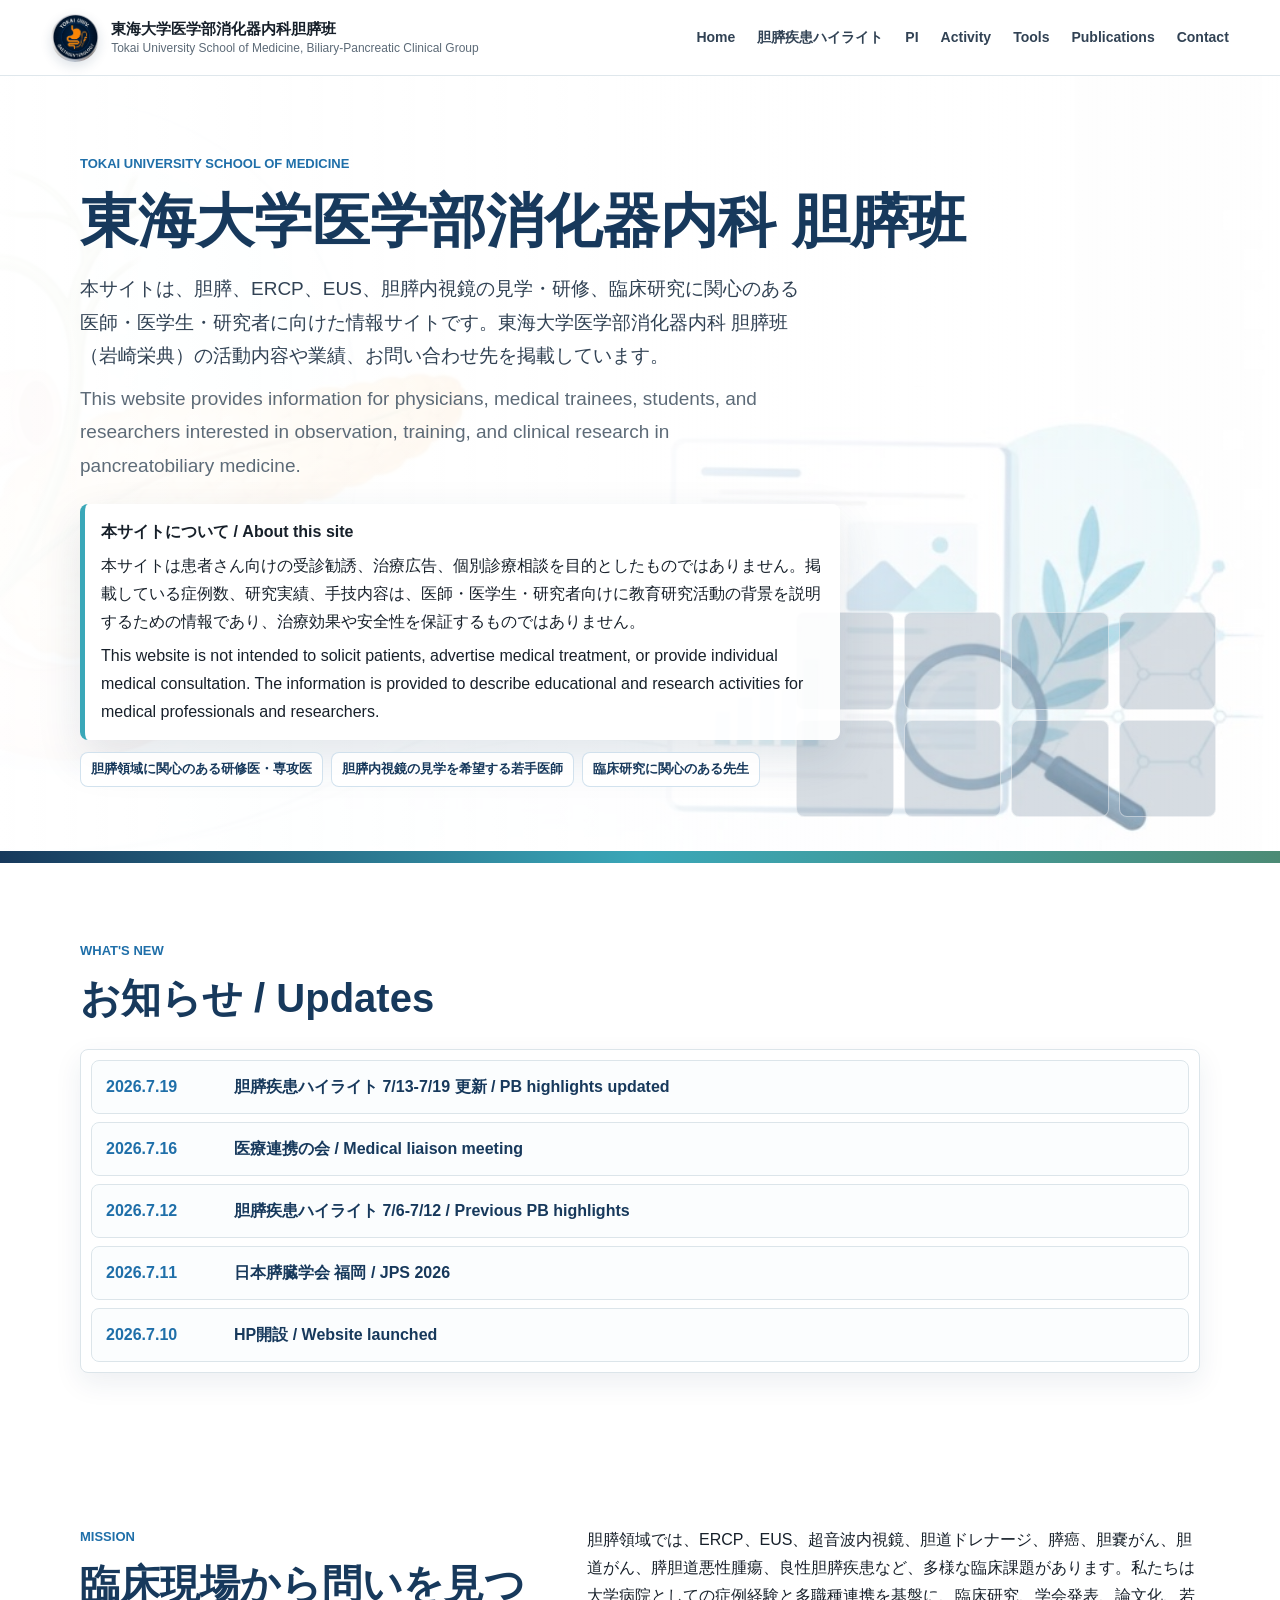
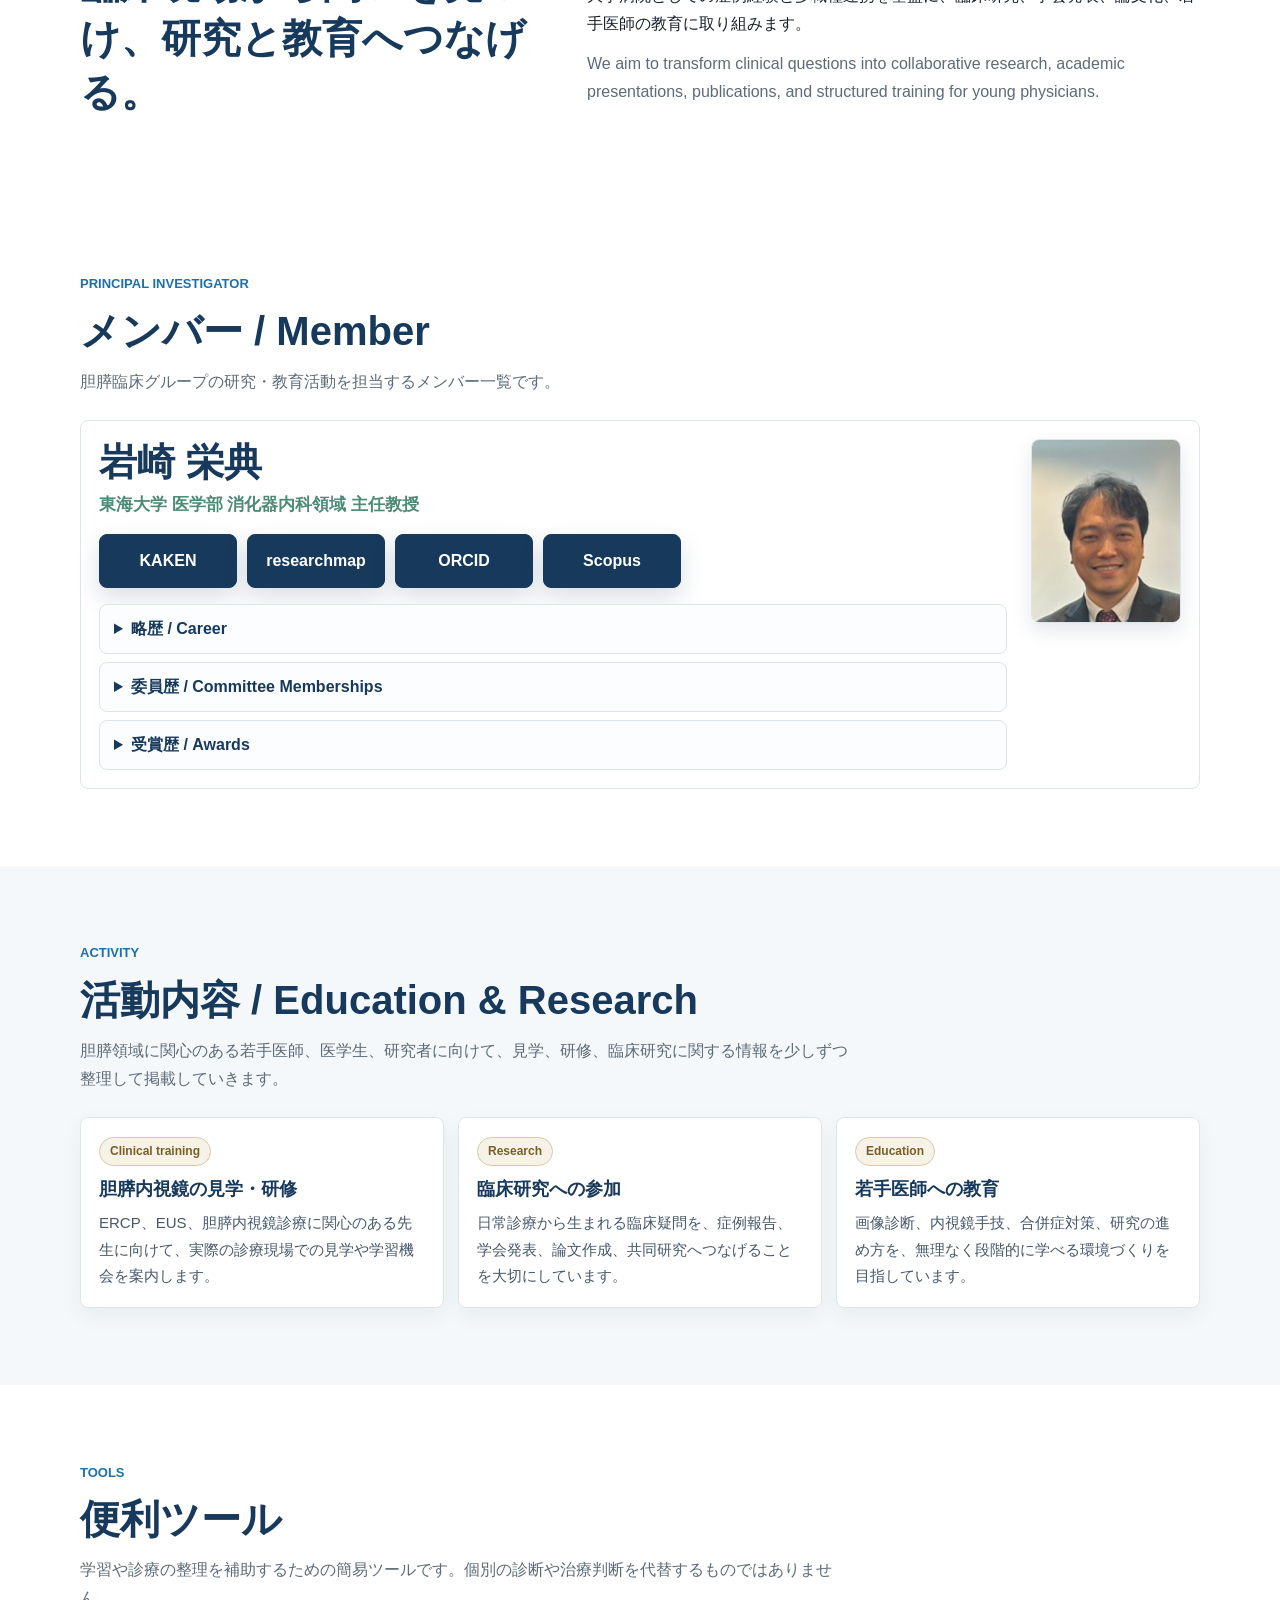
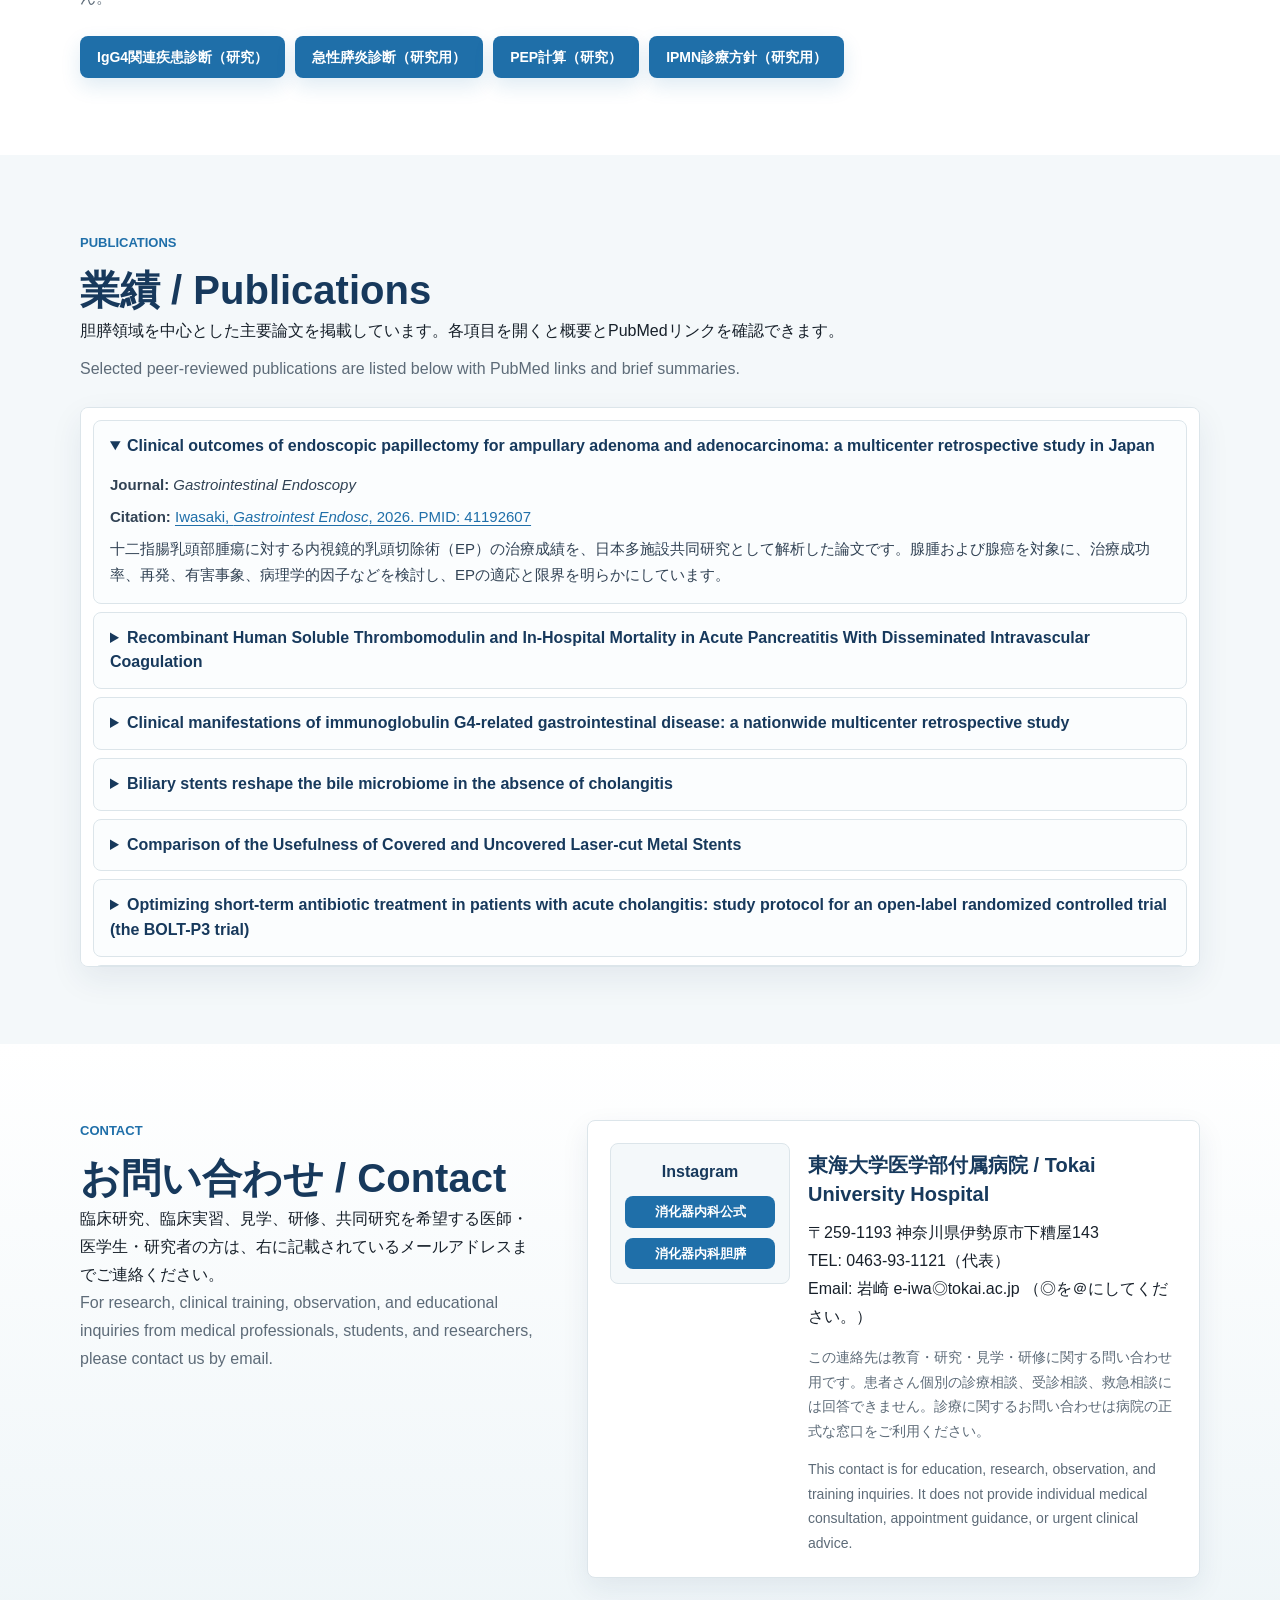
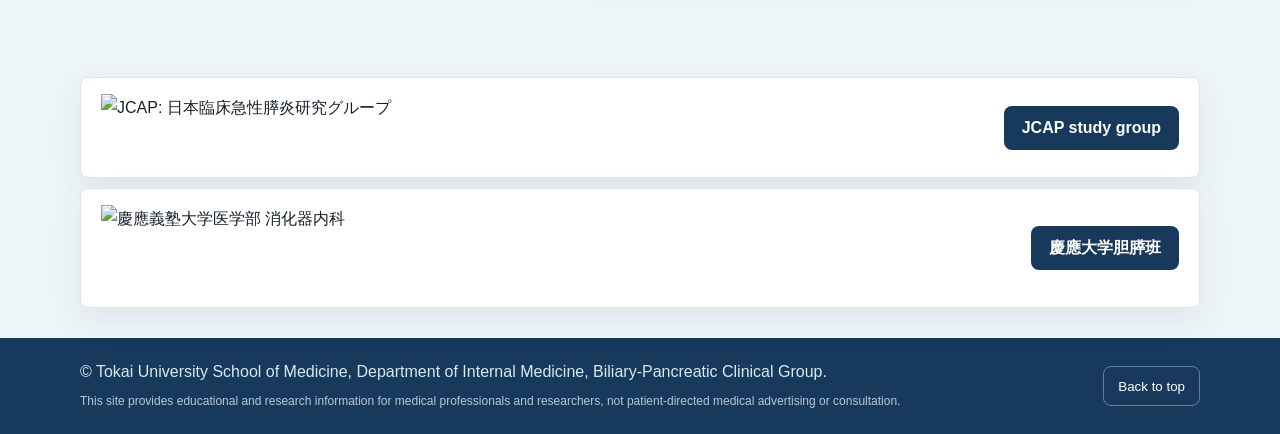
==== commit 650b57ec: "Add weekly biliary-pancreatic highlights for July 13-19 Add new weekly highlight page (2026-07-19) w" ====
--- a/index.html
+++ b/index.html
@@ -126,7 +126,7 @@
 
     <nav class="site-nav" aria-label="Primary navigation">
       <a href="#home">Home</a>
-      <a href="weekly-highlights/weekly-highlight-2026-07-12.html">Highlights</a>
+      <a href="weekly-highlights/weekly-highlight-2026-07-19.html">胆膵疾患ハイライト</a>
       <a href="#members">PI</a>
       <a href="#activity">Activity</a>
       <a href="#tools">Tools</a>
@@ -177,8 +177,17 @@
         <div class="news-list" aria-label="お知らせ一覧">
           <details class="news-item">
             <summary>
+              <time datetime="2026-07-19">2026.7.19</time>
+              <span>胆膵疾患ハイライト 7/13-7/19 更新 / PB highlights updated</span>
+            </summary>
+            <div class="news-body">
+              <p><a href="weekly-highlights/weekly-highlight-2026-07-19.html">今週の胆膵疾患研究ハイライト（2026年7月13日〜7月19日）</a> を作成しました。急性胆管炎におけるERCPタイミング、良性胆膵狭窄に対する拡張デバイス、TIPS関連のEUSガイド下アプローチを「今週のトップハイライト」として英語・日本語で整理し、その他の重要論文と最近のClinicalTrials.gov登録・更新データも追記しています。</p>
+            </div>
+          </details>
+          <details class="news-item">
+            <summary>
               <time datetime="2026-07-16">2026.7.16</time>
-              <span>東海大学医学部付属病院 医療連携の会で膵臓胆道疾患センターを紹介しました</span>
+              <span>医療連携の会 / Medical liaison meeting</span>
             </summary>
             <div class="news-body">
               <p>東海大学医学部付属病院 医療連携の会で、岡田健一センター長より膵臓胆道疾患センターの紹介をいたしました。地域医療への貢献とともに、研究教育についても強力に推進することをプレゼンいただきました。</p>
@@ -190,16 +199,16 @@
           <details class="news-item">
             <summary>
               <time datetime="2026-07-12">2026.7.12</time>
-              <span>今週のハイライトを試験公開しました</span>
+              <span>胆膵疾患ハイライト 7/6-7/12 / Previous PB highlights</span>
             </summary>
             <div class="news-body">
-              <p><a href="weekly-highlights/weekly-highlight-2026-07-12.html">今週の胆膵疾患研究ハイライト（2026年7月6日〜7月12日）</a> を作成しました。PubMedとClinicalTrials.govをもとに、胆膵内視鏡、ERCP・EUS、膵炎、PSC、IgG4関連疾患、肝移植領域の新着情報を整理しています。</p>
+              <p><a href="weekly-highlights/weekly-highlight-2026-07-12.html">胆膵疾患研究ハイライト（2026年7月6日〜7月12日）</a> も過去分として残しています。</p>
             </div>
           </details>
           <details class="news-item">
             <summary>
               <time datetime="2026-07-11">2026.7.11</time>
-              <span>第57回日本膵臓学会大会に参加予定です</span>
+              <span>日本膵臓学会 福岡 / JPS 2026</span>
             </summary>
             <div class="news-body">
               <p><a href="https://www.jps57.org/" target="_blank" rel="noopener">第57回日本膵臓学会大会</a> が、2026年7月24日・25日に福岡国際会議場で開催されます。岩崎はPD4「自己免疫性膵炎長期経過例の特徴と課題」の司会を担当します。Interventional EUS Grand Prixも大変興味深い企画で、楽しみにしています。東海大学の川西先生、杉本先生、根岸先生、慶應大学の早川先生の発表も期待しています。</p>
@@ -208,7 +217,7 @@
           <details class="news-item">
             <summary>
               <time datetime="2026-07-10">2026.7.10</time>
-              <span>ホームページを開設しました</span>
+              <span>HP開設 / Website launched</span>
             </summary>
             <div class="news-body">
               <p>東海大学での研修に興味がある先生向けにHPを開設しました。患者さんへの医療情報提供や病院の広告などは目的としておりませんのでご了承ください。</p>
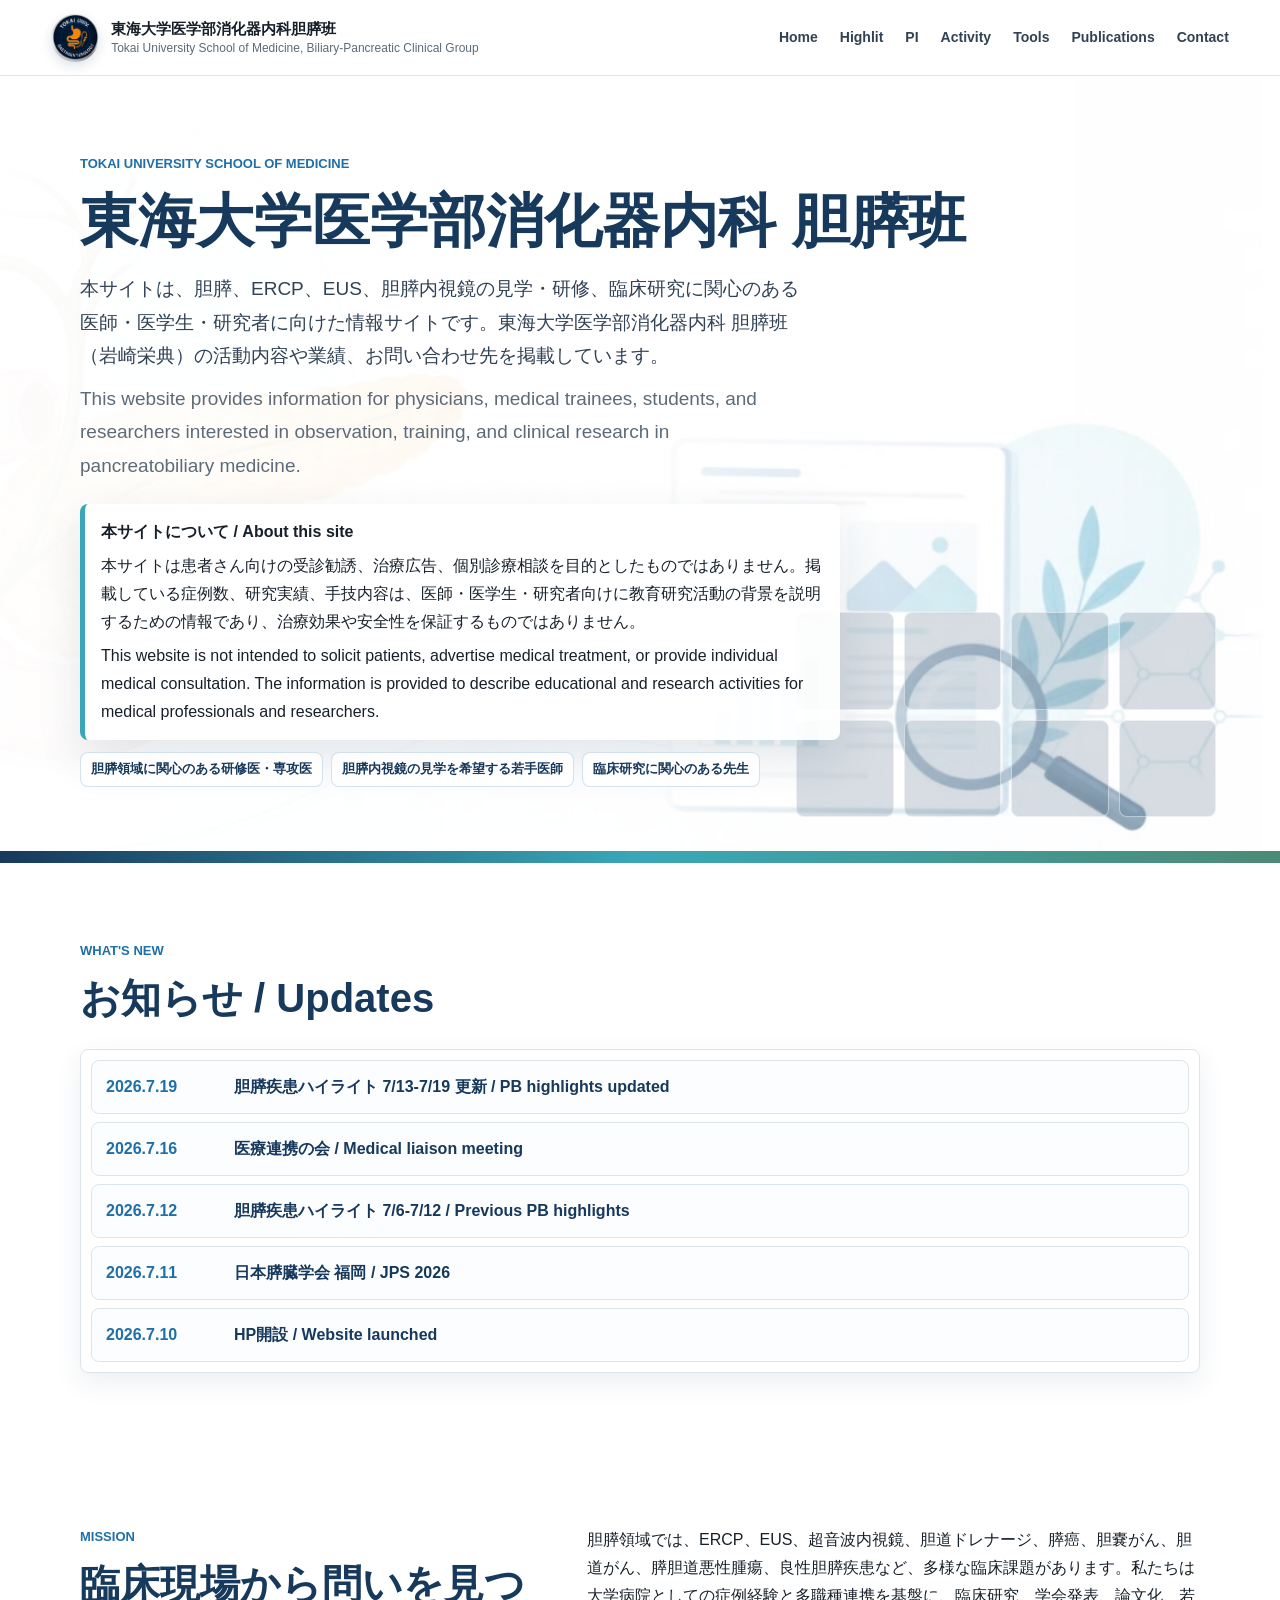
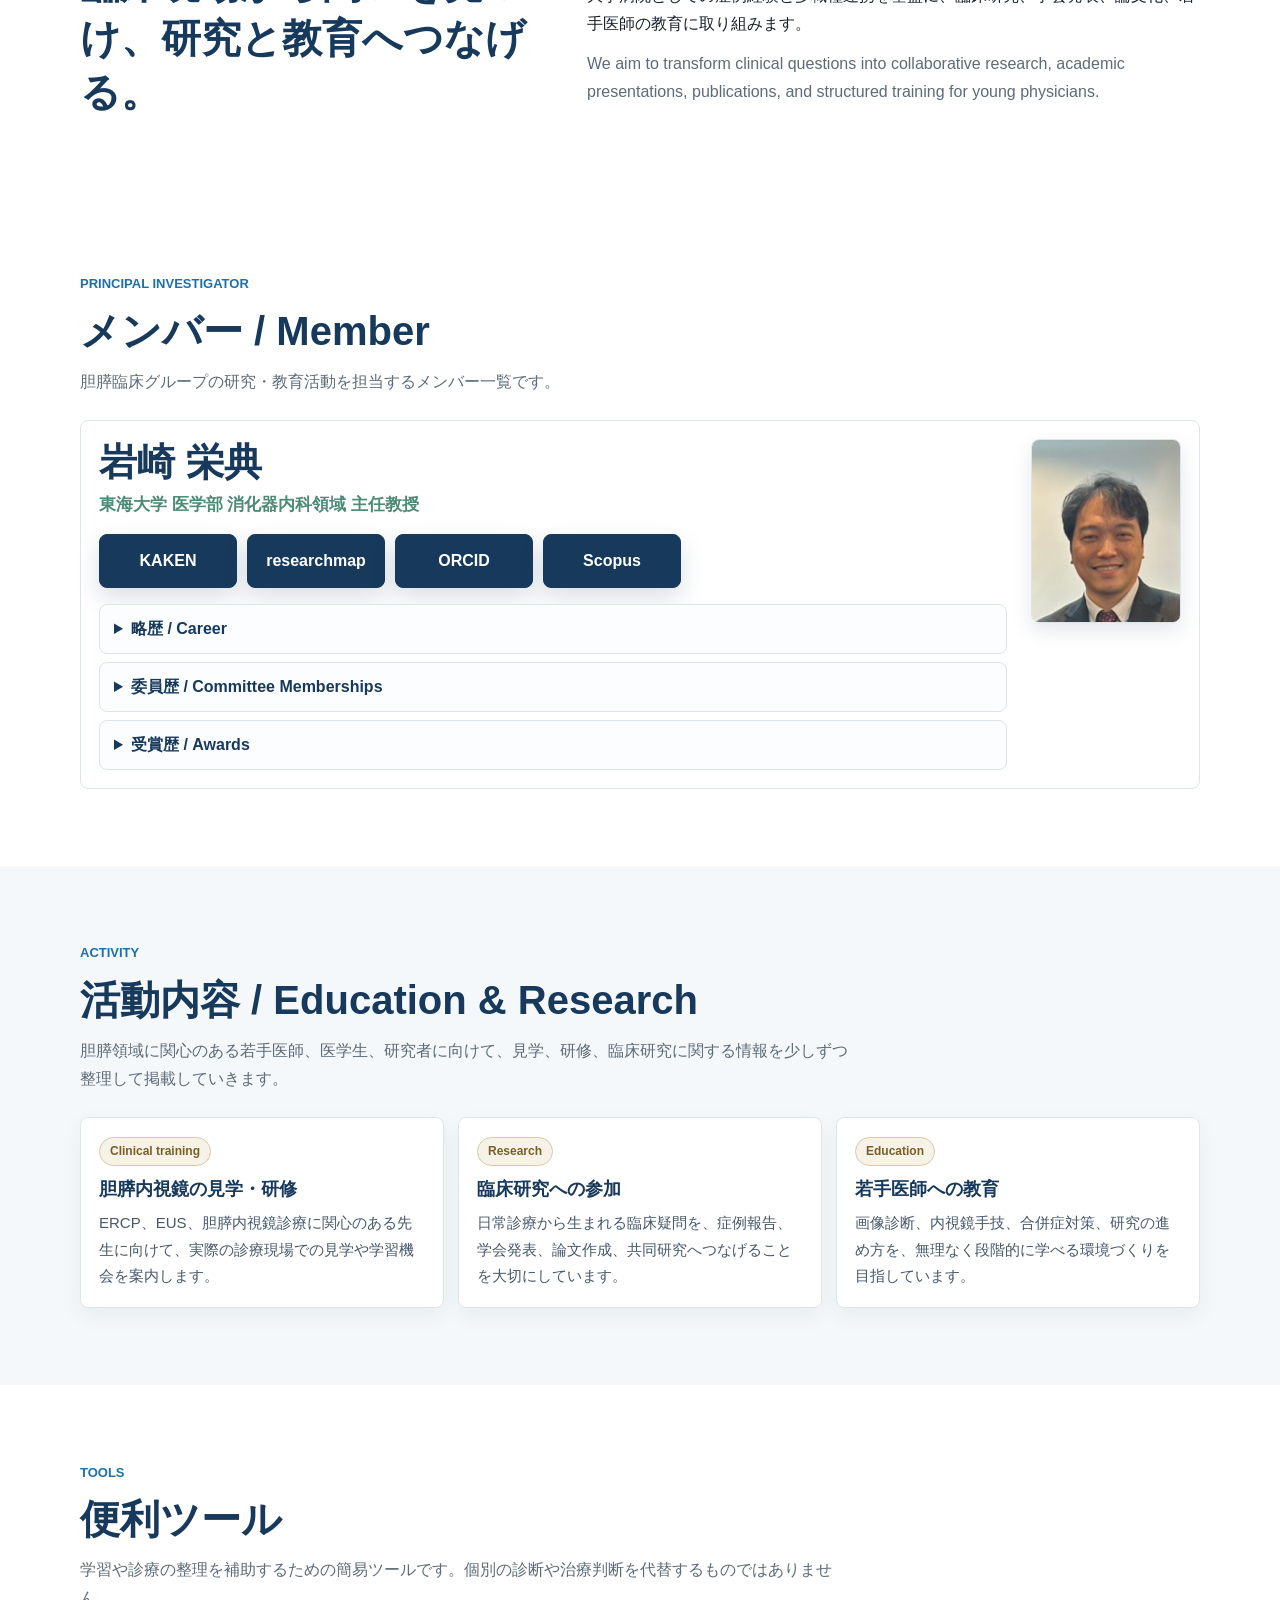
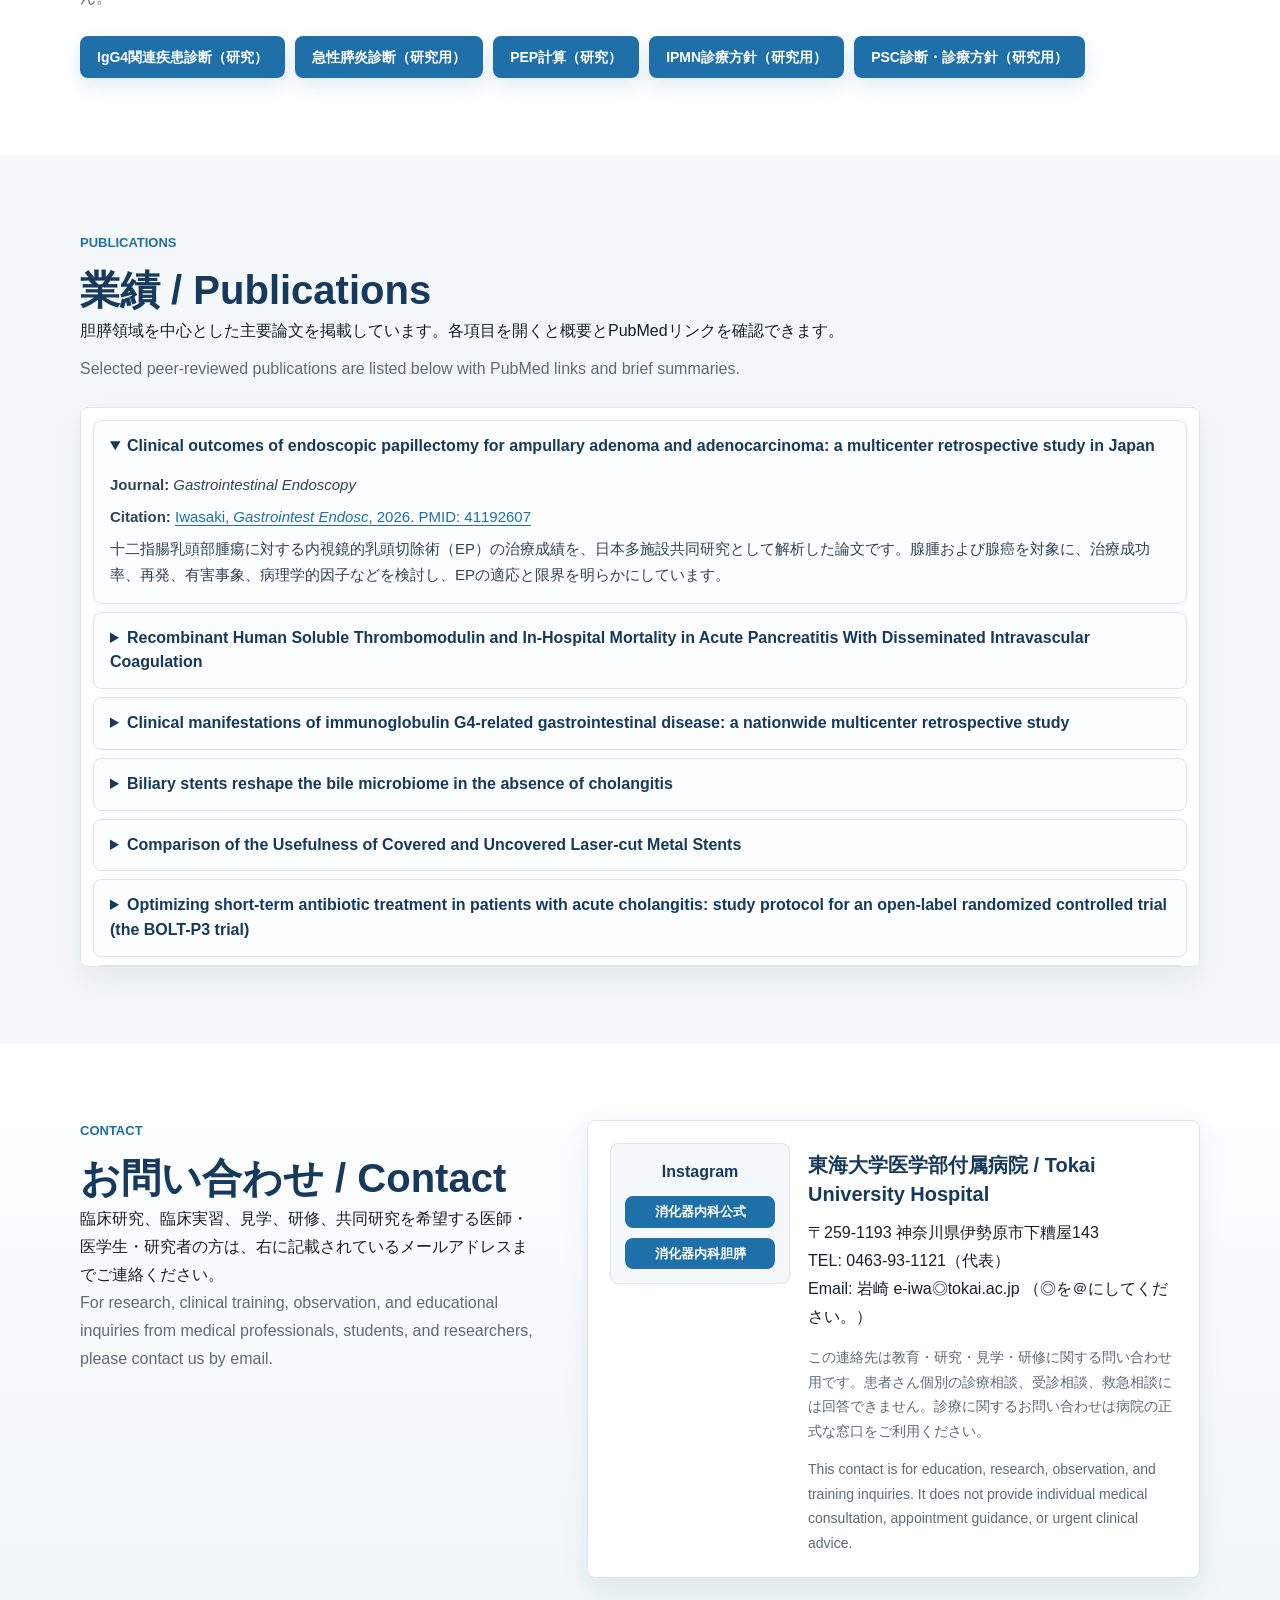
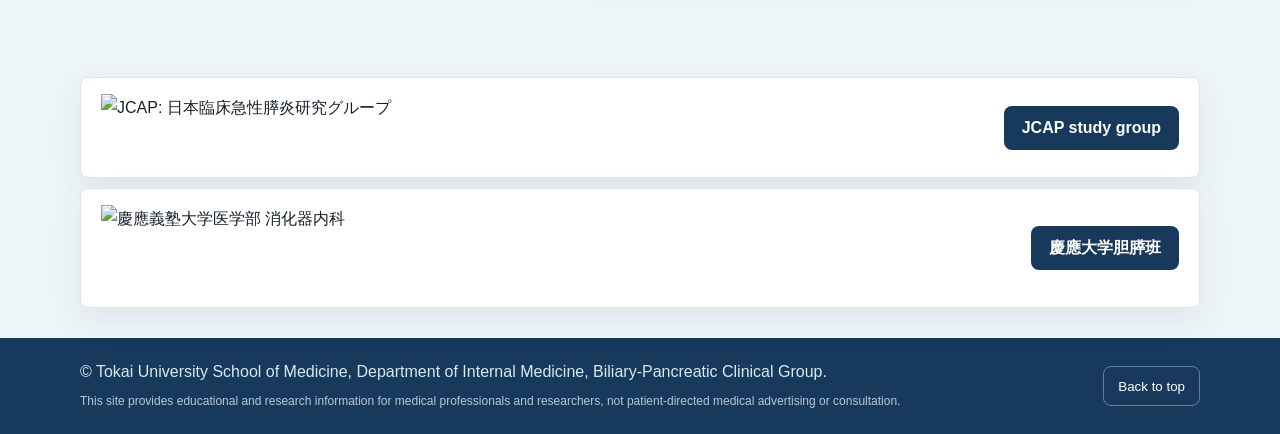
==== commit 5d210a0b: "Add PSC diagnostic tool and update site navigation - Introduce new PSC decision support tool with di" ====
--- a/index.html
+++ b/index.html
@@ -126,7 +126,7 @@
 
     <nav class="site-nav" aria-label="Primary navigation">
       <a href="#home">Home</a>
-      <a href="weekly-highlights/weekly-highlight-2026-07-19.html">胆膵疾患ハイライト</a>
+      <a href="weekly-highlights/weekly-highlight-2026-07-19.html">Highlit</a>
       <a href="#members">PI</a>
       <a href="#activity">Activity</a>
       <a href="#tools">Tools</a>
@@ -372,6 +372,7 @@
           <a class="tool-button" href="tools/acute-pancreatitis-triage/index.html">急性膵炎診断（研究用）</a>
           <a class="tool-button" href="tools/pep-prevention/index.html">PEP計算（研究）</a>
           <a class="tool-button" href="tools/ipmn-decision/index.html">IPMN診療方針（研究用）</a>
+          <a class="tool-button" href="tools/psc-decision/index.html">PSC診断・診療方針（研究用）</a>
         </div>
       </div>
     </section>
